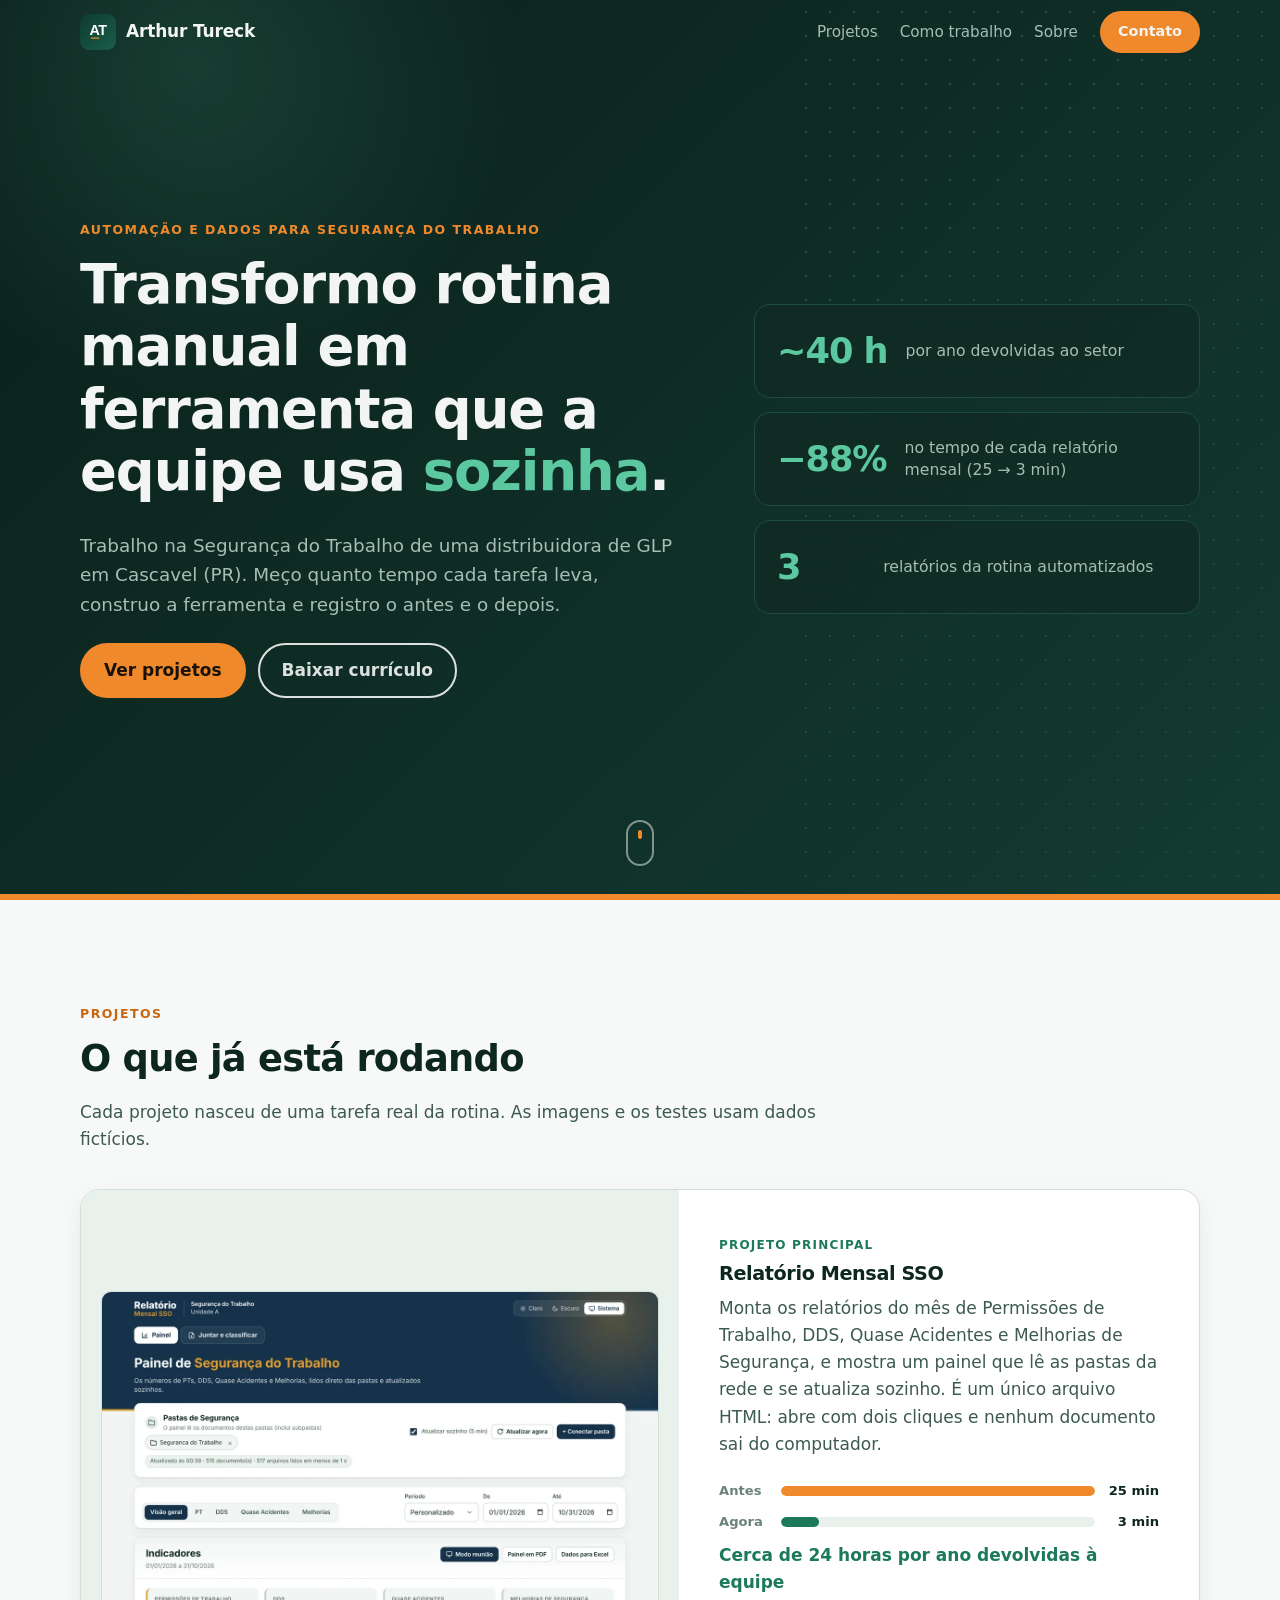
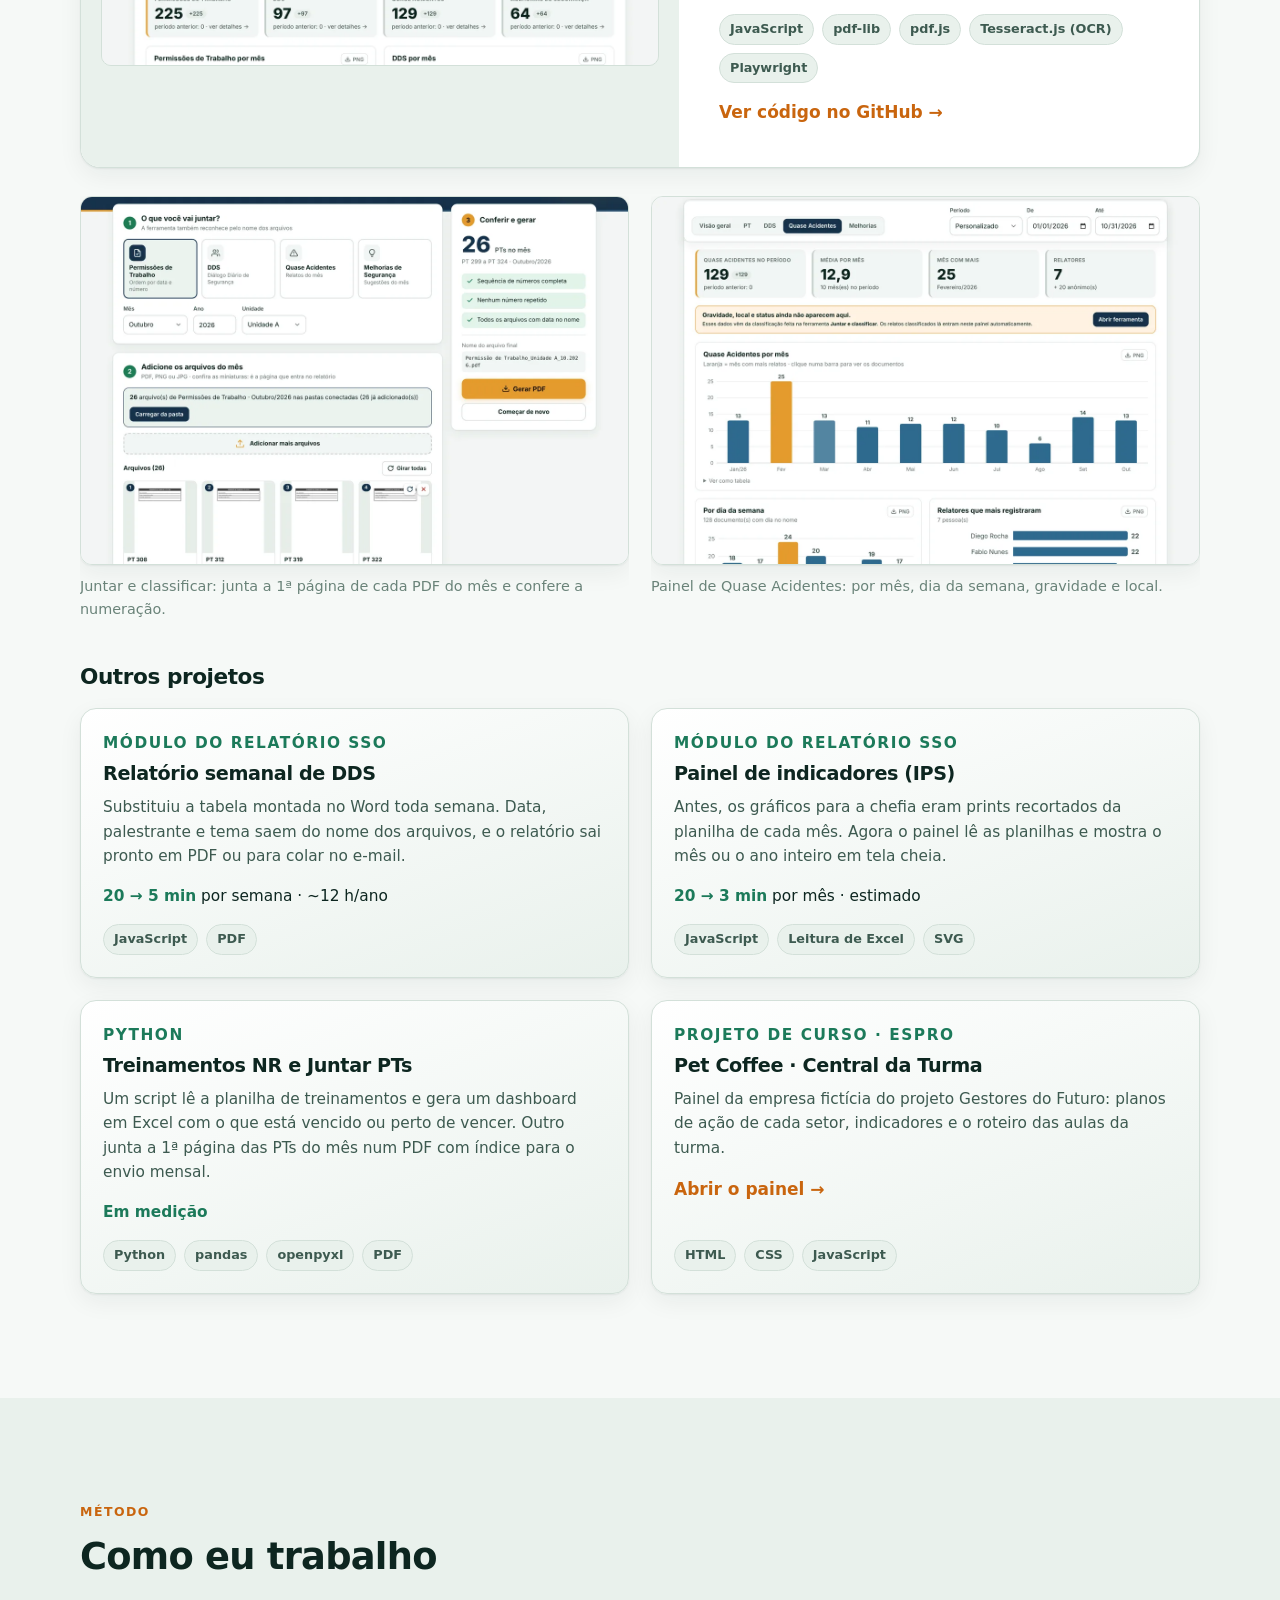
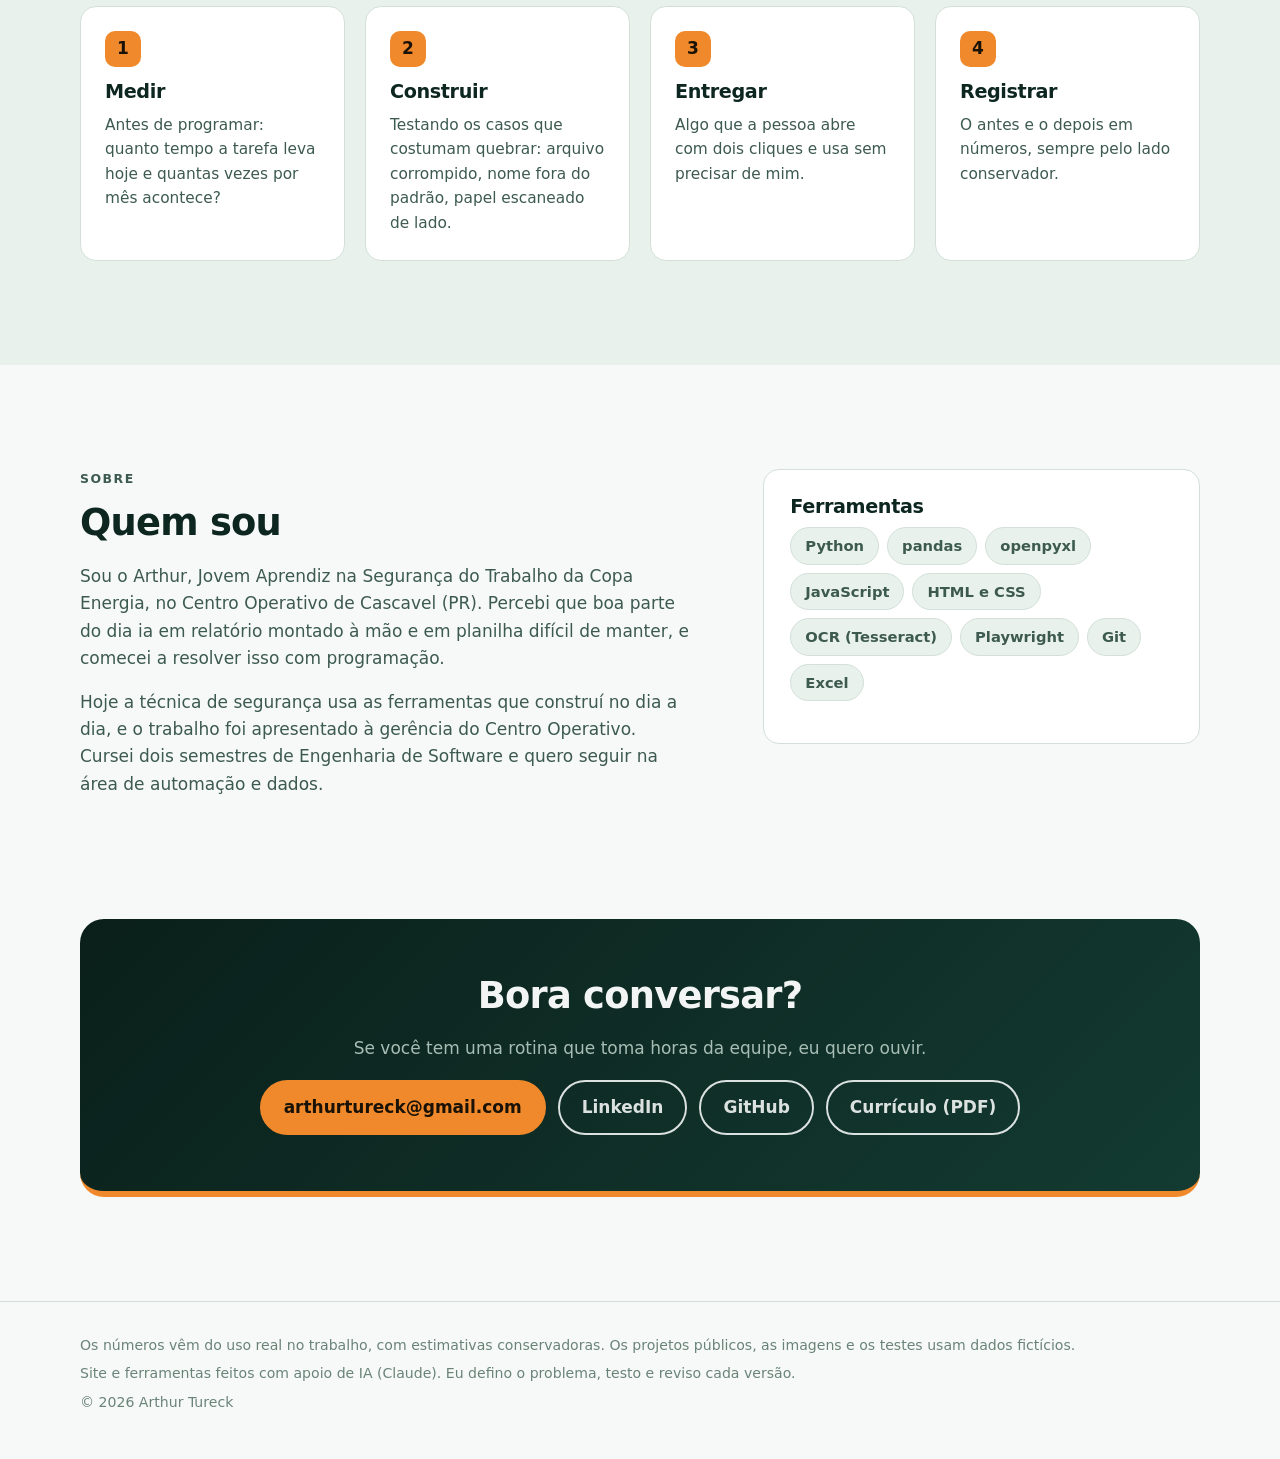
==== index.html @ 2ddbebd0 "Adiciona o currículo em PDF e os botões de download Co-Authored-By: Claude Opus 5.5 <noreply@anthrop" ====
<!DOCTYPE html>
<html lang="pt-BR">
<head>
  <meta charset="utf-8">
  <meta name="viewport" content="width=device-width, initial-scale=1">
  <title>Arthur Tureck · Automação e dados para Segurança do Trabalho</title>
  <meta name="description" content="Automatizo rotinas de Segurança do Trabalho com Python e JavaScript. Cerca de 40 horas por ano devolvidas ao setor, com números conservadores.">
  <meta name="theme-color" content="#0A1F1A">
  <link rel="canonical" href="https://arthurtureck.dev.br/">
  <link rel="icon" href="assets/avatar.svg" type="image/svg+xml">
  <meta property="og:title" content="Arthur Tureck · Automação e dados para Segurança do Trabalho">
  <meta property="og:description" content="Ferramentas que tiram horas de trabalho manual da rotina de SSO, com o antes e o depois medidos.">
  <meta property="og:url" content="https://arthurtureck.dev.br/">
  <meta property="og:type" content="website">
  <meta property="og:image" content="https://arthurtureck.dev.br/assets/img/painel-visao-geral.webp">
  <script>document.documentElement.classList.add("js")</script>
  <link rel="stylesheet" href="style.css">
  <script src="script.js" defer></script>
</head>
<body>
  <a class="pular" href="#conteudo">Pular para o conteúdo</a>
  <div class="progresso" aria-hidden="true"><span></span></div>

  <header class="topo">
    <div class="largura topo-linha">
      <a class="marca" href="#inicio" aria-label="Início">
        <img src="assets/avatar.svg" alt="" width="36" height="36">
        <span>Arthur Tureck</span>
      </a>
      <nav aria-label="Principal">
        <a href="#projetos">Projetos</a>
        <a href="#como">Como trabalho</a>
        <a href="#sobre">Sobre</a>
        <a class="botao botao-pequeno" href="#contato">Contato</a>
      </nav>
    </div>
  </header>

  <main id="conteudo">
    <section class="hero" id="inicio">
      <div class="largura hero-grade">
        <div class="hero-texto">
          <p class="sobretitulo">Automação e dados para Segurança do Trabalho</p>
          <h1>Transformo rotina manual em ferramenta que a equipe usa <span class="destaque">sozinha</span>.</h1>
          <p class="lead">Trabalho na Segurança do Trabalho de uma distribuidora de GLP em Cascavel (PR). Meço quanto tempo cada tarefa leva, construo a ferramenta e registro o antes e o depois.</p>
          <div class="acoes">
            <a class="botao" href="#projetos">Ver projetos</a>
            <a class="botao botao-fantasma" href="assets/Curriculo-Arthur-Tureck.pdf" download>Baixar currículo</a>
          </div>
        </div>
        <ul class="numeros" aria-label="Impacto em números">
          <li data-revelar><strong>~<span data-contar="40">40</span> h</strong><span>por ano devolvidas ao setor</span></li>
          <li data-revelar><strong>−<span data-contar="88">88</span>%</strong><span>no tempo de cada relatório mensal (25 → 3 min)</span></li>
          <li data-revelar><strong><span data-contar="3">3</span></strong><span>relatórios da rotina automatizados</span></li>
        </ul>
      </div>
      <a class="rolar" href="#projetos" aria-label="Ir para os projetos"><span></span></a>
    </section>

    <section class="secao" id="projetos" aria-labelledby="t-projetos">
      <div class="largura">
        <p class="sobretitulo" data-revelar>Projetos</p>
        <h2 id="t-projetos" data-revelar>O que já está rodando</h2>
        <p class="secao-lead" data-revelar>Cada projeto nasceu de uma tarefa real da rotina. As imagens e os testes usam dados fictícios.</p>

        <article class="projeto projeto-destaque" data-revelar>
          <figure class="projeto-img">
            <img src="assets/img/painel-visao-geral.webp" alt="Painel do Relatório Mensal SSO com gráficos do ano, usando dados fictícios" width="1200" height="806" loading="lazy">
          </figure>
          <div class="projeto-texto">
            <p class="etiqueta">Projeto principal</p>
            <h3>Relatório Mensal SSO</h3>
            <p>Monta os relatórios do mês de Permissões de Trabalho, DDS, Quase Acidentes e Melhorias de Segurança, e mostra um painel que lê as pastas da rede e se atualiza sozinho. É um único arquivo HTML: abre com dois cliques e nenhum documento sai do computador.</p>
            <div class="barras" role="img" aria-label="Tempo por relatório: antes 25 minutos, agora 3 minutos">
              <div class="barra"><span class="rotulo">Antes</span><span class="trilho"><span class="enchimento antes" style="--v:1"></span></span><span class="valor">25 min</span></div>
              <div class="barra"><span class="rotulo">Agora</span><span class="trilho"><span class="enchimento agora" style="--v:.12"></span></span><span class="valor">3 min</span></div>
            </div>
            <p class="ganho">Cerca de 24 horas por ano devolvidas à equipe</p>
            <ul class="tags" aria-label="Tecnologias">
              <li>JavaScript</li><li>pdf-lib</li><li>pdf.js</li><li>Tesseract.js (OCR)</li><li>Playwright</li>
            </ul>
            <a class="link-seta" href="https://github.com/ArthurTureck/relatorio-mensal-sso" rel="noopener">Ver código no GitHub</a>
          </div>
        </article>

        <div class="galeria">
          <figure data-revelar>
            <img src="assets/img/ferramenta-juntar.webp" alt="Ferramenta Juntar e classificar, com dados fictícios" width="1200" height="806" loading="lazy">
            <figcaption>Juntar e classificar: junta a 1ª página de cada PDF do mês e confere a numeração.</figcaption>
          </figure>
          <figure data-revelar>
            <img src="assets/img/painel-quase-acidentes.webp" alt="Painel de Quase Acidentes por mês e gravidade, com dados fictícios" width="1200" height="806" loading="lazy">
            <figcaption>Painel de Quase Acidentes: por mês, dia da semana, gravidade e local.</figcaption>
          </figure>
        </div>

        <h3 class="subtitulo-cartoes" data-revelar>Outros projetos</h3>

        <div class="cartoes">
          <article class="cartao" data-revelar>
            <div class="cartao-corpo">
              <p class="etiqueta">Módulo do Relatório SSO</p>
              <h3>Relatório semanal de DDS</h3>
              <p>Substituiu a tabela montada no Word toda semana. Data, palestrante e tema saem do nome dos arquivos, e o relatório sai pronto em PDF ou para colar no e-mail.</p>
              <p class="numero-cartao"><strong>20 → 5 min</strong> por semana · ~12 h/ano</p>
              <ul class="tags"><li>JavaScript</li><li>PDF</li></ul>
            </div>
          </article>

          <article class="cartao" data-revelar>
            <div class="cartao-corpo">
              <p class="etiqueta">Módulo do Relatório SSO</p>
              <h3>Painel de indicadores (IPS)</h3>
              <p>Antes, os gráficos para a chefia eram prints recortados da planilha de cada mês. Agora o painel lê as planilhas e mostra o mês ou o ano inteiro em tela cheia.</p>
              <p class="numero-cartao"><strong>20 → 3 min</strong> por mês · estimado</p>
              <ul class="tags"><li>JavaScript</li><li>Leitura de Excel</li><li>SVG</li></ul>
            </div>
          </article>

          <article class="cartao" data-revelar>
            <div class="cartao-corpo">
              <p class="etiqueta">Python</p>
              <h3>Treinamentos NR e Juntar PTs</h3>
              <p>Um script lê a planilha de treinamentos e gera um dashboard em Excel com o que está vencido ou perto de vencer. Outro junta a 1ª página das PTs do mês num PDF com índice para o envio mensal.</p>
              <p class="numero-cartao"><strong>Em medição</strong></p>
              <ul class="tags"><li>Python</li><li>pandas</li><li>openpyxl</li><li>PDF</li></ul>
            </div>
          </article>

          <article class="cartao" data-revelar>
            <div class="cartao-corpo">
              <p class="etiqueta">Projeto de curso · ESPRO</p>
              <h3>Pet Coffee · Central da Turma</h3>
              <p>Painel da empresa fictícia do projeto Gestores do Futuro: planos de ação de cada setor, indicadores e o roteiro das aulas da turma.</p>
              <a class="link-seta" href="https://petcoffee.arthurtureck.dev.br/">Abrir o painel</a>
              <ul class="tags"><li>HTML</li><li>CSS</li><li>JavaScript</li></ul>
            </div>
          </article>
        </div>
      </div>
    </section>

    <section class="secao secao-alt" id="como" aria-labelledby="t-como">
      <div class="largura">
        <p class="sobretitulo" data-revelar>Método</p>
        <h2 id="t-como" data-revelar>Como eu trabalho</h2>
        <ol class="passos">
          <li data-revelar><span>1</span><h3>Medir</h3><p>Antes de programar: quanto tempo a tarefa leva hoje e quantas vezes por mês acontece?</p></li>
          <li data-revelar><span>2</span><h3>Construir</h3><p>Testando os casos que costumam quebrar: arquivo corrompido, nome fora do padrão, papel escaneado de lado.</p></li>
          <li data-revelar><span>3</span><h3>Entregar</h3><p>Algo que a pessoa abre com dois cliques e usa sem precisar de mim.</p></li>
          <li data-revelar><span>4</span><h3>Registrar</h3><p>O antes e o depois em números, sempre pelo lado conservador.</p></li>
        </ol>
      </div>
    </section>

    <section class="secao" id="sobre" aria-labelledby="t-sobre">
      <div class="largura sobre-grade">
        <div class="sobre-texto" data-revelar>
          <p class="sobretitulo" data-revelar>Sobre</p>
          <h2 id="t-sobre" data-revelar>Quem sou</h2>
          <p>Sou o Arthur, Jovem Aprendiz na Segurança do Trabalho da Copa Energia, no Centro Operativo de Cascavel (PR). Percebi que boa parte do dia ia em relatório montado à mão e em planilha difícil de manter, e comecei a resolver isso com programação.</p>
          <p>Hoje a técnica de segurança usa as ferramentas que construí no dia a dia, e o trabalho foi apresentado à gerência do Centro Operativo. Cursei dois semestres de Engenharia de Software e quero seguir na área de automação e dados.</p>
        </div>
        <div class="ferramentas" data-revelar>
          <h3>Ferramentas</h3>
          <ul class="tags tags-grandes">
            <li>Python</li><li>pandas</li><li>openpyxl</li><li>JavaScript</li><li>HTML e CSS</li><li>OCR (Tesseract)</li><li>Playwright</li><li>Git</li><li>Excel</li>
          </ul>
        </div>
      </div>
    </section>

    <section class="contato" id="contato" aria-labelledby="t-contato">
      <div class="largura contato-caixa" data-revelar>
        <h2 id="t-contato">Bora conversar?</h2>
        <p>Se você tem uma rotina que toma horas da equipe, eu quero ouvir.</p>
        <div class="acoes">
          <a class="botao" href="mailto:arthurtureck@gmail.com">arthurtureck@gmail.com</a>
          <a class="botao botao-fantasma" href="https://www.linkedin.com/in/arthur-tureck-86b317287/" rel="noopener">LinkedIn</a>
          <a class="botao botao-fantasma" href="https://github.com/ArthurTureck" rel="noopener">GitHub</a>
          <a class="botao botao-fantasma" href="assets/Curriculo-Arthur-Tureck.pdf" download>Currículo (PDF)</a>
        </div>
      </div>
    </section>
  </main>

  <footer class="rodape">
    <div class="largura">
      <p>Os números vêm do uso real no trabalho, com estimativas conservadoras. Os projetos públicos, as imagens e os testes usam dados fictícios.</p>
      <p>Site e ferramentas feitos com apoio de IA (Claude). Eu defino o problema, testo e reviso cada versão.</p>
      <p>© <span id="ano">2026</span> Arthur Tureck</p>
    </div>
  </footer>
</body>
</html>
---- style.css ----
/* Arthur Tureck · portfólio
   Paleta própria (a mesma do GitHub): verde-escuro, laranja e menta. */
:root {
  --fundo: #F6F9F7;
  --fundo-alt: #E9F1EC;
  --cartao: #FFFFFF;
  --borda: #D3E0D9;
  --texto: #0D2620;
  --suave: #3D5A50;
  --fraco: #6A8379;
  --laranja: #C9650E;
  --laranja-forte: #F0892B;
  --menta: #1C7A5A;
  --hero-1: #0A1F1A;
  --hero-2: #133B31;
  --hero-texto: #F2F5F3;
  --hero-suave: #A7BDB4;
  --raio: 16px;
  --sombra: 0 1px 2px rgba(13, 38, 32, .06), 0 8px 24px rgba(13, 38, 32, .06);
  --fonte: 'Inter', 'Segoe UI', system-ui, -apple-system, 'Helvetica Neue', Arial, sans-serif;
  color-scheme: light dark;
}
@media (prefers-color-scheme: dark) {
  :root {
    --fundo: #0A1F1A;
    --fundo-alt: #0F2A23;
    --cartao: #0F2A23;
    --borda: #1F4A3E;
    --texto: #F2F5F3;
    --suave: #A7BDB4;
    --fraco: #6E8A80;
    --laranja: #F0892B;
    --menta: #5CC8A0;
    --sombra: none;
  }
}

* { box-sizing: border-box; }
html { scroll-behavior: smooth; scroll-padding-top: 64px; }
@media (prefers-reduced-motion: reduce) { html { scroll-behavior: auto; } }
body {
  margin: 0;
  background: var(--fundo);
  color: var(--texto);
  font-family: var(--fonte);
  font-size: 17px;
  line-height: 1.6;
  -webkit-font-smoothing: antialiased;
}
img { max-width: 100%; display: block; }
a { color: inherit; }
h1, h2, h3 { line-height: 1.15; letter-spacing: -0.02em; margin: 0 0 .5em; }
h1 { font-size: clamp(2rem, 4.6vw, 3.4rem); font-weight: 800; }
h2 { font-size: clamp(1.6rem, 3vw, 2.3rem); font-weight: 800; }
h3 { font-size: 1.2rem; font-weight: 700; }
p { margin: 0 0 1em; }

.largura { width: min(1120px, 100% - 40px); margin-inline: auto; }
.pular { position: absolute; left: -999px; top: 8px; background: var(--laranja-forte); color: #111; padding: 8px 14px; border-radius: 8px; z-index: 10; }
.pular:focus { left: 12px; }
:focus-visible { outline: 3px solid var(--laranja-forte); outline-offset: 3px; border-radius: 6px; }

/* Topo */
.topo {
  position: fixed; top: 0; left: 0; right: 0; z-index: 5;
  background: transparent;
  border-bottom: 1px solid transparent;
  color: var(--hero-texto);
  transition: background .3s ease, border-color .3s ease, box-shadow .3s ease;
}
.topo.rolado, html:not(.js) .topo {
  background: color-mix(in srgb, var(--hero-1) 90%, transparent);
  backdrop-filter: blur(12px);
  border-bottom-color: #1F4A3E;
  box-shadow: 0 6px 24px rgba(0, 0, 0, .18);
}
.topo-linha { transition: height .3s ease; }
.topo.rolado .topo-linha { height: 56px; }
nav a.ativo { color: var(--hero-texto); }
nav a:not(.botao) { position: relative; }
nav a:not(.botao)::after {
  content: ""; position: absolute; left: 0; right: 0; bottom: -6px; height: 2px; border-radius: 2px;
  background: var(--laranja-forte); transform: scaleX(0); transition: transform .25s ease;
}
nav a.ativo::after, nav a:not(.botao):hover::after { transform: scaleX(1); }

/* Barra de progresso da leitura */
.progresso { position: fixed; top: 0; left: 0; right: 0; height: 3px; z-index: 6; pointer-events: none; }
.progresso span { display: block; height: 100%; background: var(--laranja-forte); transform-origin: left; transform: scaleX(0); }
.topo-linha { display: flex; align-items: center; justify-content: space-between; height: 64px; gap: 16px; }
.marca { display: flex; align-items: center; gap: 10px; font-weight: 800; text-decoration: none; letter-spacing: -0.01em; }
.marca img { border-radius: 9px; }
nav { display: flex; align-items: center; gap: 22px; font-size: .95rem; }
nav a { text-decoration: none; color: var(--hero-suave); }
nav a:hover { color: var(--hero-texto); }
@media (max-width: 640px) { nav a:not(.botao) { display: none; } }

/* Botões */
.botao {
  display: inline-flex; align-items: center; justify-content: center;
  padding: 12px 22px; border-radius: 999px;
  background: var(--laranja-forte); color: #1A1206;
  font-weight: 700; text-decoration: none; border: 2px solid var(--laranja-forte);
  transition: transform .15s ease, background .15s ease;
}
.botao:hover { transform: translateY(-1px); background: #F59C47; }
.botao-pequeno { padding: 7px 16px; font-size: .9rem; }
nav .botao { color: #1A1206; }
.botao-fantasma { background: transparent; color: inherit; border-color: currentColor; opacity: .9; }
.botao-fantasma:hover { background: rgba(255, 255, 255, .08); }
.acoes { display: flex; flex-wrap: wrap; gap: 12px; margin-top: 8px; }

/* Hero */
.hero {
  position: relative; overflow: hidden;
  background: linear-gradient(135deg, var(--hero-1), var(--hero-2));
  color: var(--hero-texto);
  min-height: 100svh; display: flex; align-items: center;
  padding: 120px 0 96px;
  border-bottom: 6px solid var(--laranja-forte);
}
.hero::before {
  content: ""; position: absolute; width: 60vmax; height: 60vmax; left: -15vmax; top: -25vmax;
  background: radial-gradient(circle, rgba(92, 200, 160, .16), transparent 60%);
  transform: translateY(calc(var(--desloca, 0px) * .6)); pointer-events: none;
  animation: respira 9s ease-in-out infinite alternate;
}
@keyframes respira { to { transform: translate(6vmax, calc(var(--desloca, 0px) * .6 + 4vmax)) scale(1.1); } }
.hero-texto, .numeros { transform: translateY(calc(var(--desloca, 0px) * -.25)); opacity: var(--some, 1); }
.hero::after {
  content: ""; position: absolute; top: 0; right: 0; bottom: 0; width: 38%;
  background-image: radial-gradient(#1E4A3E 1.4px, transparent 1.6px);
  background-size: 24px 24px; pointer-events: none;
  transform: translateY(calc(var(--desloca, 0px) * .4));
}
.rolar {
  position: absolute; left: 50%; bottom: 28px; translate: -50% 0; z-index: 1;
  width: 28px; height: 46px; border: 2px solid rgba(242, 245, 243, .5); border-radius: 16px;
  opacity: var(--some, 1);
}
.rolar span {
  position: absolute; left: 50%; top: 8px; width: 4px; height: 9px; margin-left: -2px; border-radius: 2px;
  background: var(--laranja-forte); animation: rola 1.8s ease-in-out infinite;
}
@keyframes rola { 0% { opacity: 0; transform: translateY(0); } 30% { opacity: 1; } 100% { opacity: 0; transform: translateY(16px); } }
.hero > .largura { position: relative; z-index: 1; }
.hero-grade { display: grid; grid-template-columns: 1.35fr 1fr; gap: clamp(32px, 6vw, 72px); align-items: center; }
@media (max-width: 860px) { .hero-grade { grid-template-columns: 1fr; } }
.sobretitulo { text-transform: uppercase; letter-spacing: .12em; font-size: .78rem; font-weight: 700; color: var(--laranja); margin-bottom: 14px; }
.hero .sobretitulo { color: var(--laranja-forte); }
.destaque { color: #5CC8A0; }
.lead { font-size: 1.15rem; color: var(--hero-suave); max-width: 38em; margin-bottom: 24px; }
.hero .botao-fantasma { color: var(--hero-texto); }

.numeros { list-style: none; margin: 0; padding: 0; display: grid; gap: 14px; }
.numeros li {
  background: rgba(15, 42, 35, .75); border: 1px solid #1F4A3E; border-radius: var(--raio);
  padding: 18px 22px; display: grid; grid-template-columns: auto 1fr; align-items: center; gap: 18px;
}
.numeros strong { font-size: 2.2rem; font-weight: 800; letter-spacing: -0.03em; color: #5CC8A0; min-width: 3.6ch; }
.numeros li > span { color: var(--hero-suave); font-size: .98rem; line-height: 1.4; }

/* Seções */
.secao { padding: clamp(64px, 9vw, 104px) 0; }
.secao-alt { background: var(--fundo-alt); }
.secao-lead { color: var(--suave); max-width: 44em; margin-bottom: 36px; }

/* Projeto em destaque */
.projeto {
  display: grid; grid-template-columns: 1.15fr 1fr; gap: 0;
  background: var(--cartao); border: 1px solid var(--borda); border-radius: calc(var(--raio) + 4px);
  overflow: hidden; box-shadow: var(--sombra); margin-bottom: 28px;
}
@media (max-width: 900px) { .projeto { grid-template-columns: 1fr; } }
.projeto-img { margin: 0; background: var(--fundo-alt); display: flex; align-items: center; padding: 20px; }
.projeto-img img { border-radius: 10px; border: 1px solid var(--borda); }
.projeto-texto { padding: clamp(24px, 4vw, 40px); }
.projeto-texto p { color: var(--suave); }
.etiqueta { display: inline-block; font-size: .75rem; font-weight: 700; text-transform: uppercase; letter-spacing: .1em; color: var(--menta) !important; margin-bottom: 8px; }

.antes-depois { display: grid; grid-template-columns: repeat(3, 1fr); gap: 10px; margin: 20px 0; }
.antes-depois div { border: 1px solid var(--borda); border-radius: 12px; padding: 10px 14px; }
.antes-depois dt { font-size: .75rem; text-transform: uppercase; letter-spacing: .08em; color: var(--fraco); font-weight: 700; }
.antes-depois dd { margin: 2px 0 0; font-weight: 700; font-size: 1rem; }
.antes-depois div:nth-child(2) dd, .antes-depois div:nth-child(3) dd { color: var(--menta); }

.tags { list-style: none; padding: 0; margin: 0 0 16px; display: flex; flex-wrap: wrap; gap: 8px; }
.tags li { font-size: .8rem; font-weight: 600; padding: 4px 10px; border-radius: 999px; background: var(--fundo-alt); border: 1px solid var(--borda); color: var(--suave); }
.tags-grandes li { font-size: .92rem; padding: 6px 14px; }
.link-seta { font-weight: 700; color: var(--laranja); text-decoration: none; }
.link-seta::after { content: " →"; }
.link-seta:hover { text-decoration: underline; }

/* Cartões */
.cartoes { display: grid; grid-template-columns: repeat(2, 1fr); gap: 22px; }
@media (max-width: 640px) { .cartoes { grid-template-columns: 1fr; } }
.cartao {
  background: var(--cartao); border: 1px solid var(--borda); border-radius: var(--raio);
  overflow: hidden; box-shadow: var(--sombra); display: flex; flex-direction: column;
}
.cartao { background: linear-gradient(160deg, var(--cartao), var(--fundo-alt)); }
.subtitulo-cartoes { margin: 44px 0 18px; font-size: 1.35rem; }
.galeria { display: grid; grid-template-columns: 1fr 1fr; gap: 22px; }
@media (max-width: 700px) { .galeria { grid-template-columns: 1fr; } }
.galeria figure { margin: 0; }
.galeria img { width: 100%; height: auto; border-radius: 12px; border: 1px solid var(--borda); box-shadow: var(--sombra); }
.galeria figcaption { font-size: .9rem; color: var(--fraco); margin-top: 10px; }
.projeto-img img { width: 100%; height: auto; }
.cartao-corpo { padding: 22px; display: flex; flex-direction: column; flex: 1; }
.cartao-corpo p { color: var(--suave); font-size: .96rem; }
.cartao-corpo .tags { margin-top: auto; margin-bottom: 0; }
.cartao-corpo .link-seta { margin-bottom: 16px; }
.numero-cartao { color: var(--texto) !important; }
.numero-cartao strong { color: var(--menta); }

/* Passos */
.passos { list-style: none; padding: 0; margin: 28px 0 0; display: grid; grid-template-columns: repeat(4, 1fr); gap: 20px; counter-reset: p; }
@media (max-width: 900px) { .passos { grid-template-columns: 1fr 1fr; } }
@media (max-width: 520px) { .passos { grid-template-columns: 1fr; } }
.passos li { background: var(--cartao); border: 1px solid var(--borda); border-radius: var(--raio); padding: 24px; }
.passos span {
  display: inline-grid; place-items: center; width: 36px; height: 36px; border-radius: 10px;
  background: var(--laranja-forte); color: #1A1206; font-weight: 800; margin-bottom: 14px;
}
.passos p { color: var(--suave); font-size: .96rem; margin: 0; }

/* Sobre */
.sobre-grade { display: grid; grid-template-columns: 1.4fr 1fr; gap: clamp(28px, 6vw, 72px); align-items: start; }
@media (max-width: 860px) { .sobre-grade { grid-template-columns: 1fr; } }
.sobre-grade p { color: var(--suave); }
.ferramentas { background: var(--cartao); border: 1px solid var(--borda); border-radius: var(--raio); padding: 26px; }

/* Contato */
.contato { padding: 0 0 clamp(64px, 9vw, 104px); }
.contato-caixa {
  background: linear-gradient(135deg, var(--hero-1), var(--hero-2)); color: var(--hero-texto);
  border-radius: calc(var(--raio) + 8px); padding: clamp(32px, 6vw, 56px); text-align: center;
  border-bottom: 6px solid var(--laranja-forte);
}
.contato-caixa p { color: var(--hero-suave); }
.contato-caixa .acoes { justify-content: center; }
.contato-caixa .botao-fantasma { color: var(--hero-texto); }

/* Rodapé */
.rodape { border-top: 1px solid var(--borda); padding: 32px 0 40px; font-size: .88rem; color: var(--fraco); }
.rodape p { margin: 0 0 6px; }

/* Entrada ao rolar */
.js [data-revelar] {
  opacity: 0; transform: translateY(28px);
  transition: opacity .7s cubic-bezier(.2, .7, .2, 1) var(--atraso, 0ms), transform .7s cubic-bezier(.2, .7, .2, 1) var(--atraso, 0ms);
}
.js [data-revelar].visivel { opacity: 1; transform: none; }
.hero .numeros li[data-revelar] { transform: translateX(28px); }
.hero .numeros li[data-revelar].visivel { transform: none; }

/* Interações dos cartões e imagens */
.cartao, .passos li, .projeto { transition: transform .25s ease, box-shadow .25s ease, border-color .25s ease; }
.js .cartao.visivel:hover, .js .passos li.visivel:hover { transform: translateY(-4px); border-color: var(--menta); box-shadow: 0 14px 34px rgba(13, 38, 32, .12); }
.projeto-img, .galeria figure { overflow: hidden; }
.projeto-img img, .galeria img { transition: transform .6s ease; }
.projeto:hover .projeto-img img, .galeria figure:hover img { transform: scale(1.03); }

/* Barras antes x agora */
.barras { display: grid; gap: 10px; margin: 22px 0 10px; }
.ganho { font-weight: 700; color: var(--menta) !important; margin-bottom: 18px; }
.barra { display: grid; grid-template-columns: 52px 1fr 54px; align-items: center; gap: 10px; font-size: .82rem; color: var(--fraco); font-weight: 600; }
.trilho { height: 10px; border-radius: 99px; background: var(--fundo-alt); overflow: hidden; }
.enchimento { display: block; height: 100%; border-radius: 99px; width: calc(var(--v) * 100%); transform-origin: left; }
.enchimento.antes { background: var(--laranja-forte); }
.enchimento.agora { background: var(--menta); }
.valor { text-align: right; color: var(--texto); }
.js .projeto .enchimento { transform: scaleX(0); transition: transform 1.1s cubic-bezier(.2, .7, .2, 1) .35s; }
.js .projeto.visivel .enchimento { transform: scaleX(1); }
.js .projeto.visivel .enchimento.agora { transition-delay: .7s; }

@media (prefers-reduced-motion: reduce) {
  .js [data-revelar], .hero .numeros li[data-revelar] { opacity: 1; transform: none; transition: none; }
  .hero::before, .rolar span { animation: none; }
  .js .projeto .enchimento { transform: none; transition: none; }
}
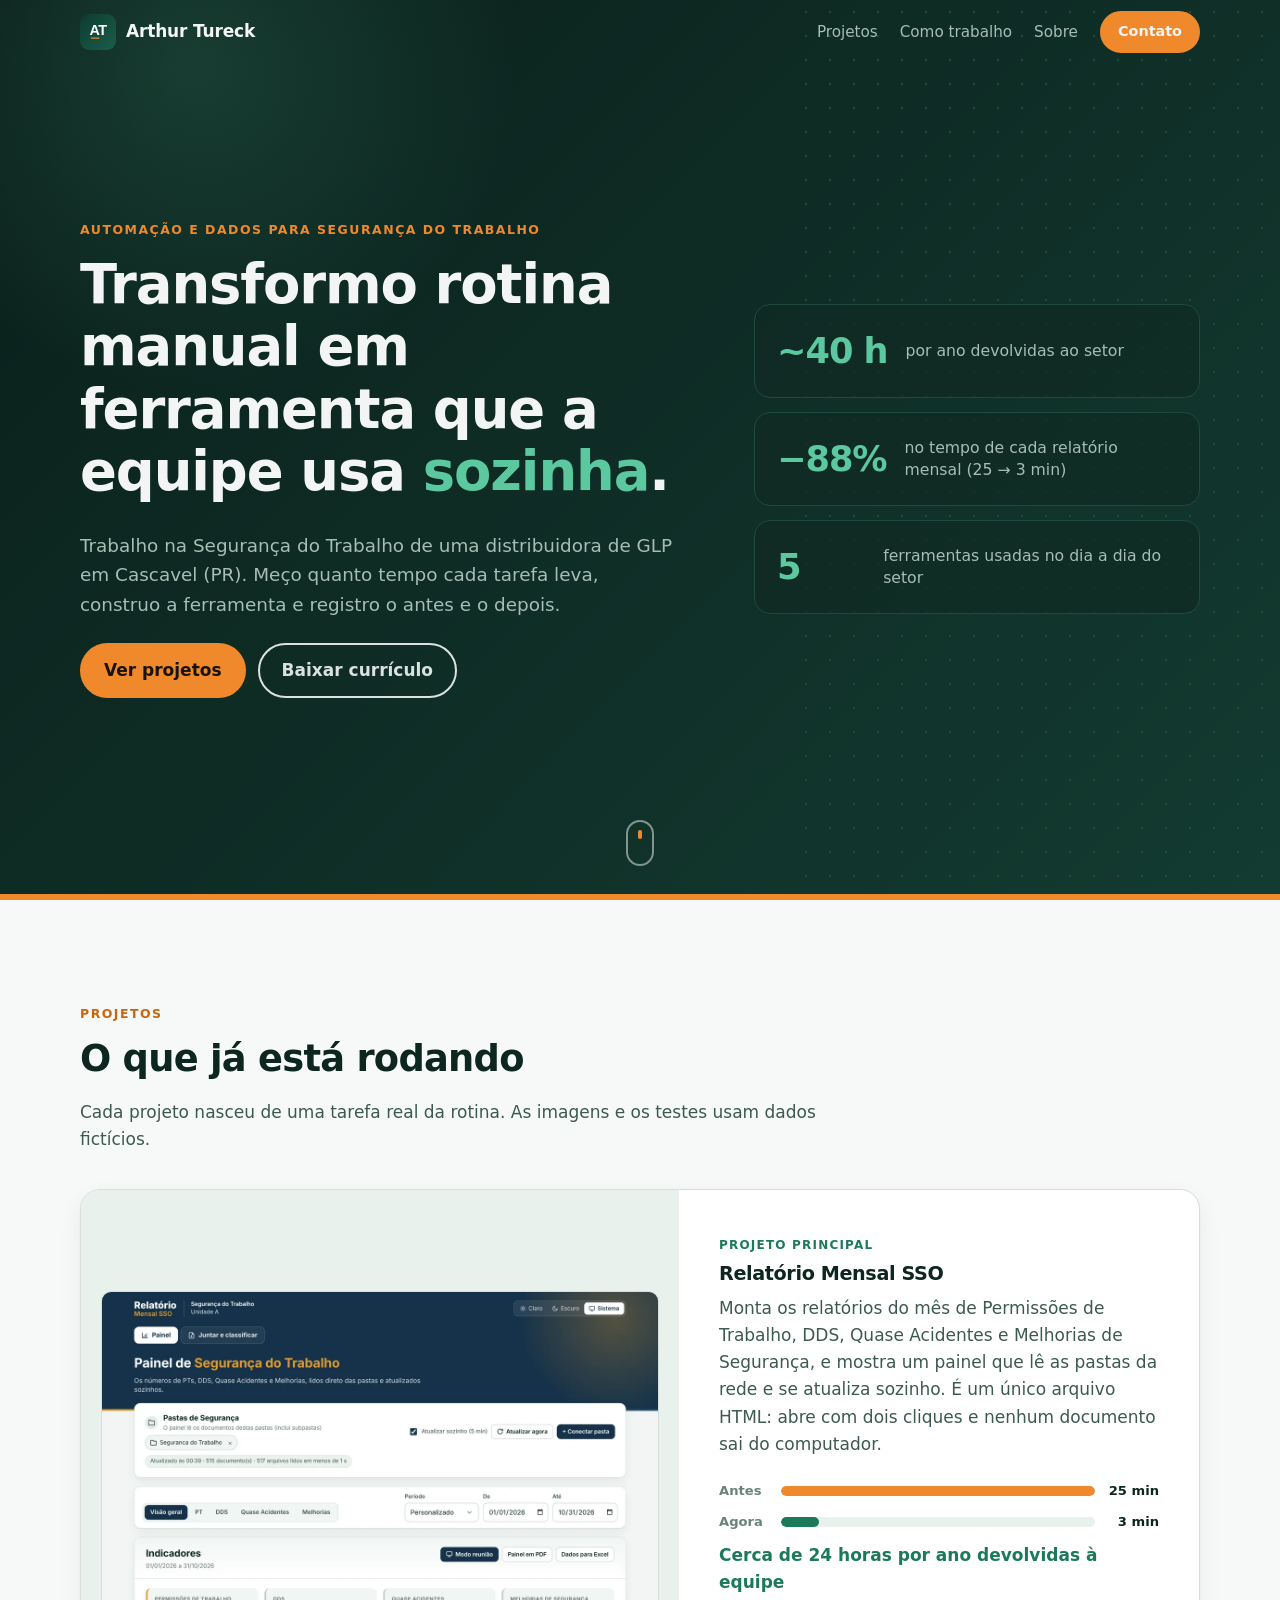
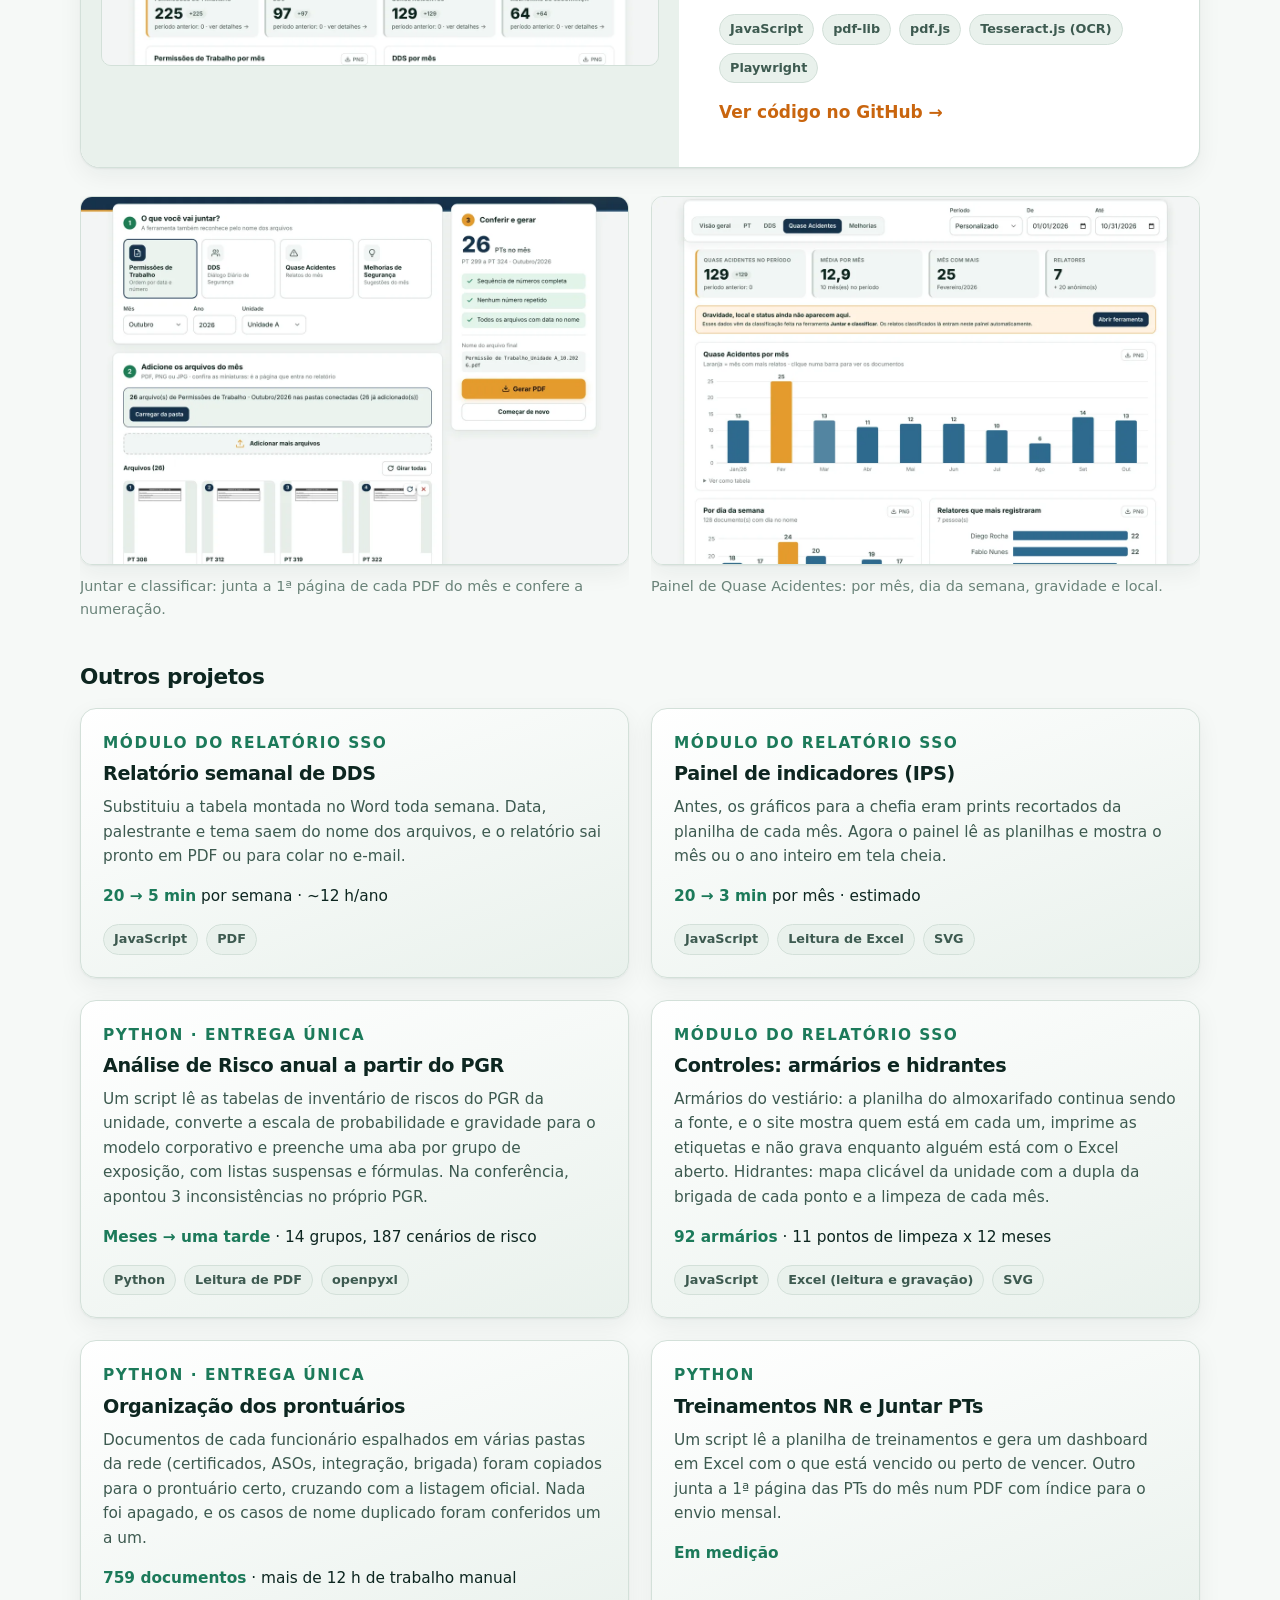
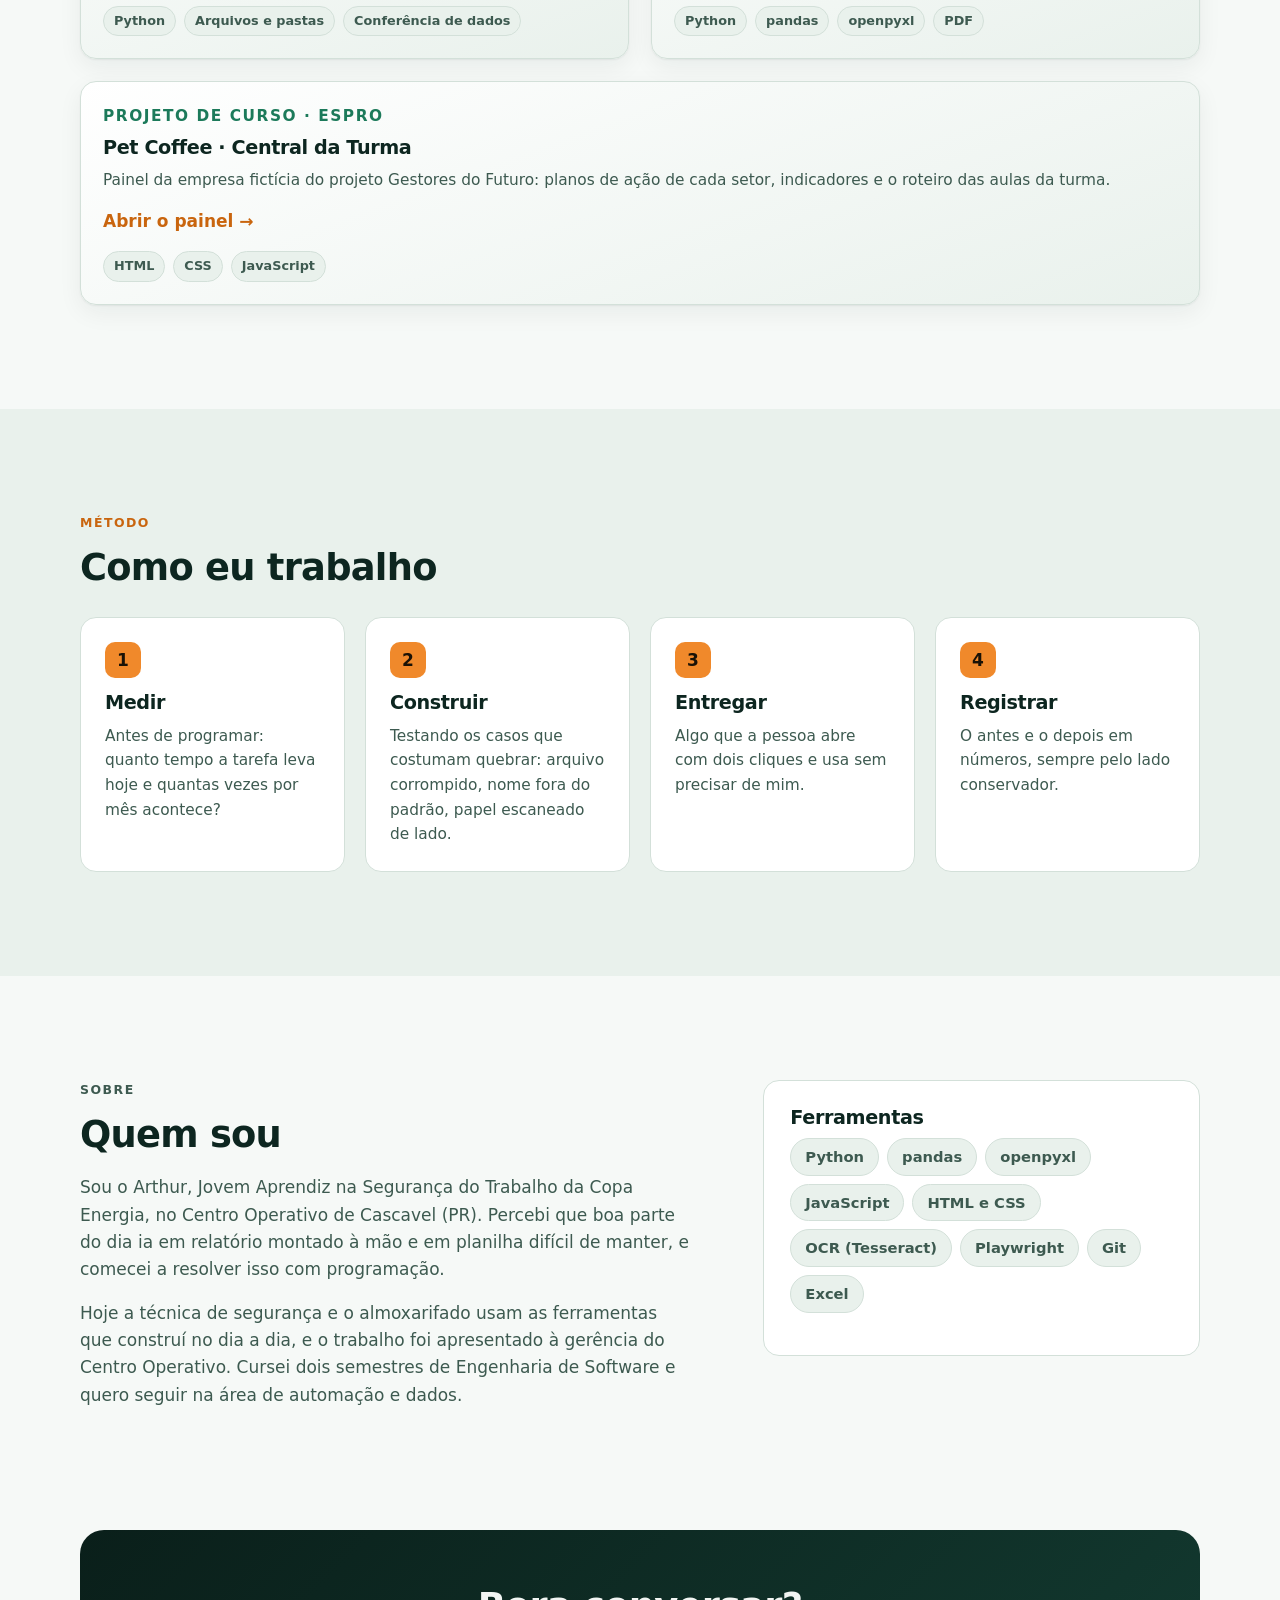
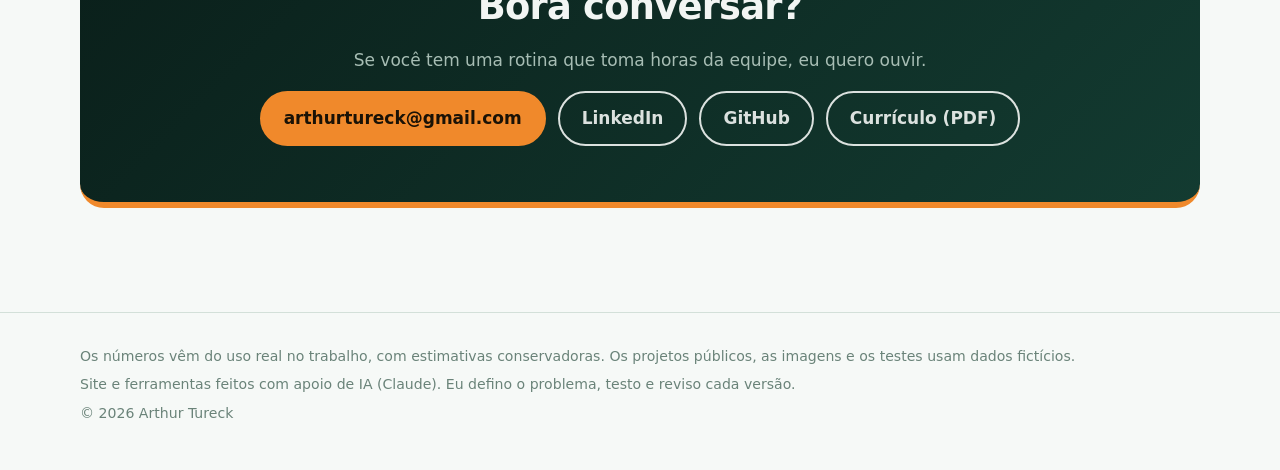
==== commit 96e19cee: "Projetos: Análise de Risco, Controles e prontuários; currículo atualizado - 3 cartões novos (Análise" ====
--- a/index.html
+++ b/index.html
@@ -51,7 +51,7 @@
         <ul class="numeros" aria-label="Impacto em números">
           <li data-revelar><strong>~<span data-contar="40">40</span> h</strong><span>por ano devolvidas ao setor</span></li>
           <li data-revelar><strong>−<span data-contar="88">88</span>%</strong><span>no tempo de cada relatório mensal (25 → 3 min)</span></li>
-          <li data-revelar><strong><span data-contar="3">3</span></strong><span>relatórios da rotina automatizados</span></li>
+          <li data-revelar><strong><span data-contar="5">5</span></strong><span>ferramentas usadas no dia a dia do setor</span></li>
         </ul>
       </div>
       <a class="rolar" href="#projetos" aria-label="Ir para os projetos"><span></span></a>
@@ -119,6 +119,36 @@
 
           <article class="cartao" data-revelar>
             <div class="cartao-corpo">
+              <p class="etiqueta">Python · entrega única</p>
+              <h3>Análise de Risco anual a partir do PGR</h3>
+              <p>Um script lê as tabelas de inventário de riscos do PGR da unidade, converte a escala de probabilidade e gravidade para o modelo corporativo e preenche uma aba por grupo de exposição, com listas suspensas e fórmulas. Na conferência, apontou 3 inconsistências no próprio PGR.</p>
+              <p class="numero-cartao"><strong>Meses → uma tarde</strong> · 14 grupos, 187 cenários de risco</p>
+              <ul class="tags"><li>Python</li><li>Leitura de PDF</li><li>openpyxl</li></ul>
+            </div>
+          </article>
+
+          <article class="cartao" data-revelar>
+            <div class="cartao-corpo">
+              <p class="etiqueta">Módulo do Relatório SSO</p>
+              <h3>Controles: armários e hidrantes</h3>
+              <p>Armários do vestiário: a planilha do almoxarifado continua sendo a fonte, e o site mostra quem está em cada um, imprime as etiquetas e não grava enquanto alguém está com o Excel aberto. Hidrantes: mapa clicável da unidade com a dupla da brigada de cada ponto e a limpeza de cada mês.</p>
+              <p class="numero-cartao"><strong>92 armários</strong> · 11 pontos de limpeza x 12 meses</p>
+              <ul class="tags"><li>JavaScript</li><li>Excel (leitura e gravação)</li><li>SVG</li></ul>
+            </div>
+          </article>
+
+          <article class="cartao" data-revelar>
+            <div class="cartao-corpo">
+              <p class="etiqueta">Python · entrega única</p>
+              <h3>Organização dos prontuários</h3>
+              <p>Documentos de cada funcionário espalhados em várias pastas da rede (certificados, ASOs, integração, brigada) foram copiados para o prontuário certo, cruzando com a listagem oficial. Nada foi apagado, e os casos de nome duplicado foram conferidos um a um.</p>
+              <p class="numero-cartao"><strong>759 documentos</strong> · mais de 12 h de trabalho manual</p>
+              <ul class="tags"><li>Python</li><li>Arquivos e pastas</li><li>Conferência de dados</li></ul>
+            </div>
+          </article>
+
+          <article class="cartao" data-revelar>
+            <div class="cartao-corpo">
               <p class="etiqueta">Python</p>
               <h3>Treinamentos NR e Juntar PTs</h3>
               <p>Um script lê a planilha de treinamentos e gera um dashboard em Excel com o que está vencido ou perto de vencer. Outro junta a 1ª página das PTs do mês num PDF com índice para o envio mensal.</p>
@@ -127,7 +157,7 @@
             </div>
           </article>
 
-          <article class="cartao" data-revelar>
+          <article class="cartao cartao-largo" data-revelar>
             <div class="cartao-corpo">
               <p class="etiqueta">Projeto de curso · ESPRO</p>
               <h3>Pet Coffee · Central da Turma</h3>
@@ -159,7 +189,7 @@
           <p class="sobretitulo" data-revelar>Sobre</p>
           <h2 id="t-sobre" data-revelar>Quem sou</h2>
           <p>Sou o Arthur, Jovem Aprendiz na Segurança do Trabalho da Copa Energia, no Centro Operativo de Cascavel (PR). Percebi que boa parte do dia ia em relatório montado à mão e em planilha difícil de manter, e comecei a resolver isso com programação.</p>
-          <p>Hoje a técnica de segurança usa as ferramentas que construí no dia a dia, e o trabalho foi apresentado à gerência do Centro Operativo. Cursei dois semestres de Engenharia de Software e quero seguir na área de automação e dados.</p>
+          <p>Hoje a técnica de segurança e o almoxarifado usam as ferramentas que construí no dia a dia, e o trabalho foi apresentado à gerência do Centro Operativo. Cursei dois semestres de Engenharia de Software e quero seguir na área de automação e dados.</p>
         </div>
         <div class="ferramentas" data-revelar>
           <h3>Ferramentas</h3>
--- a/style.css
+++ b/style.css
@@ -194,6 +194,7 @@
 /* Cartões */
 .cartoes { display: grid; grid-template-columns: repeat(2, 1fr); gap: 22px; }
 @media (max-width: 640px) { .cartoes { grid-template-columns: 1fr; } }
+.cartao-largo { grid-column: 1 / -1; }
 .cartao {
   background: var(--cartao); border: 1px solid var(--borda); border-radius: var(--raio);
   overflow: hidden; box-shadow: var(--sombra); display: flex; flex-direction: column;
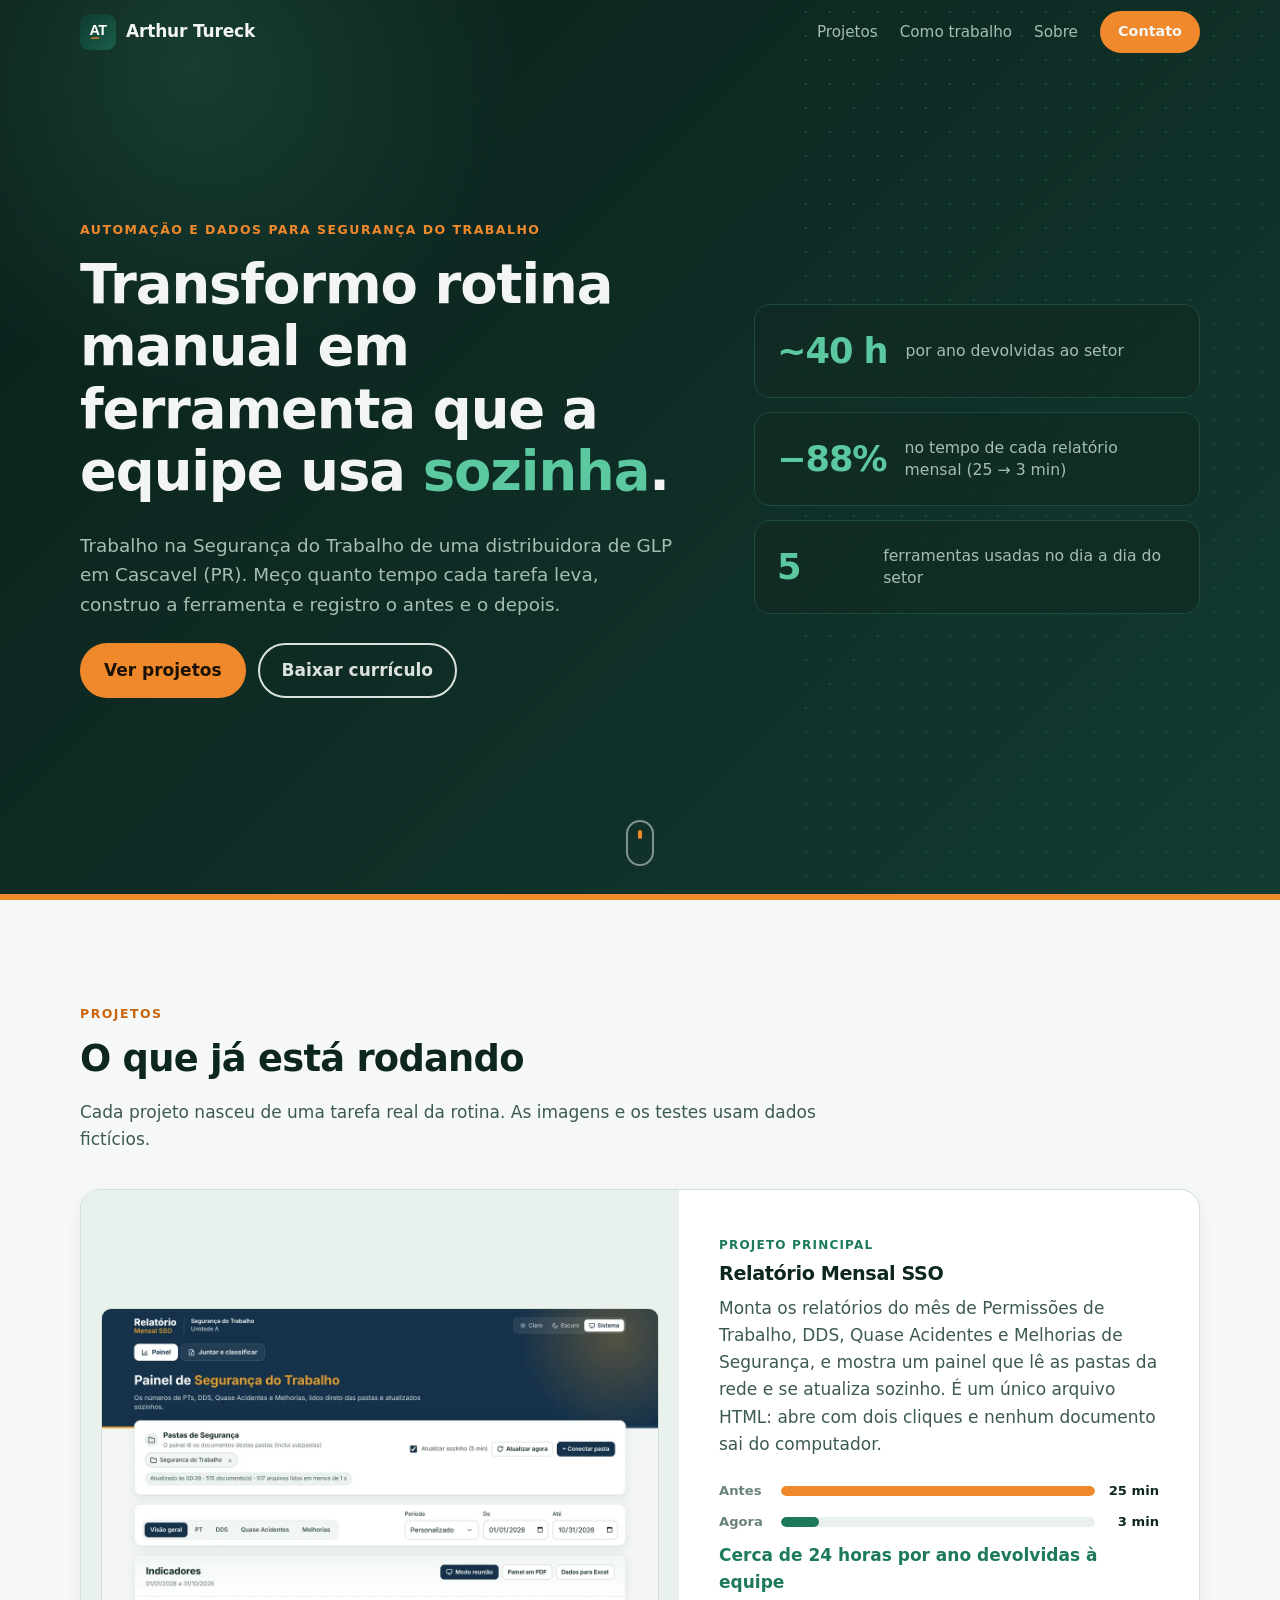
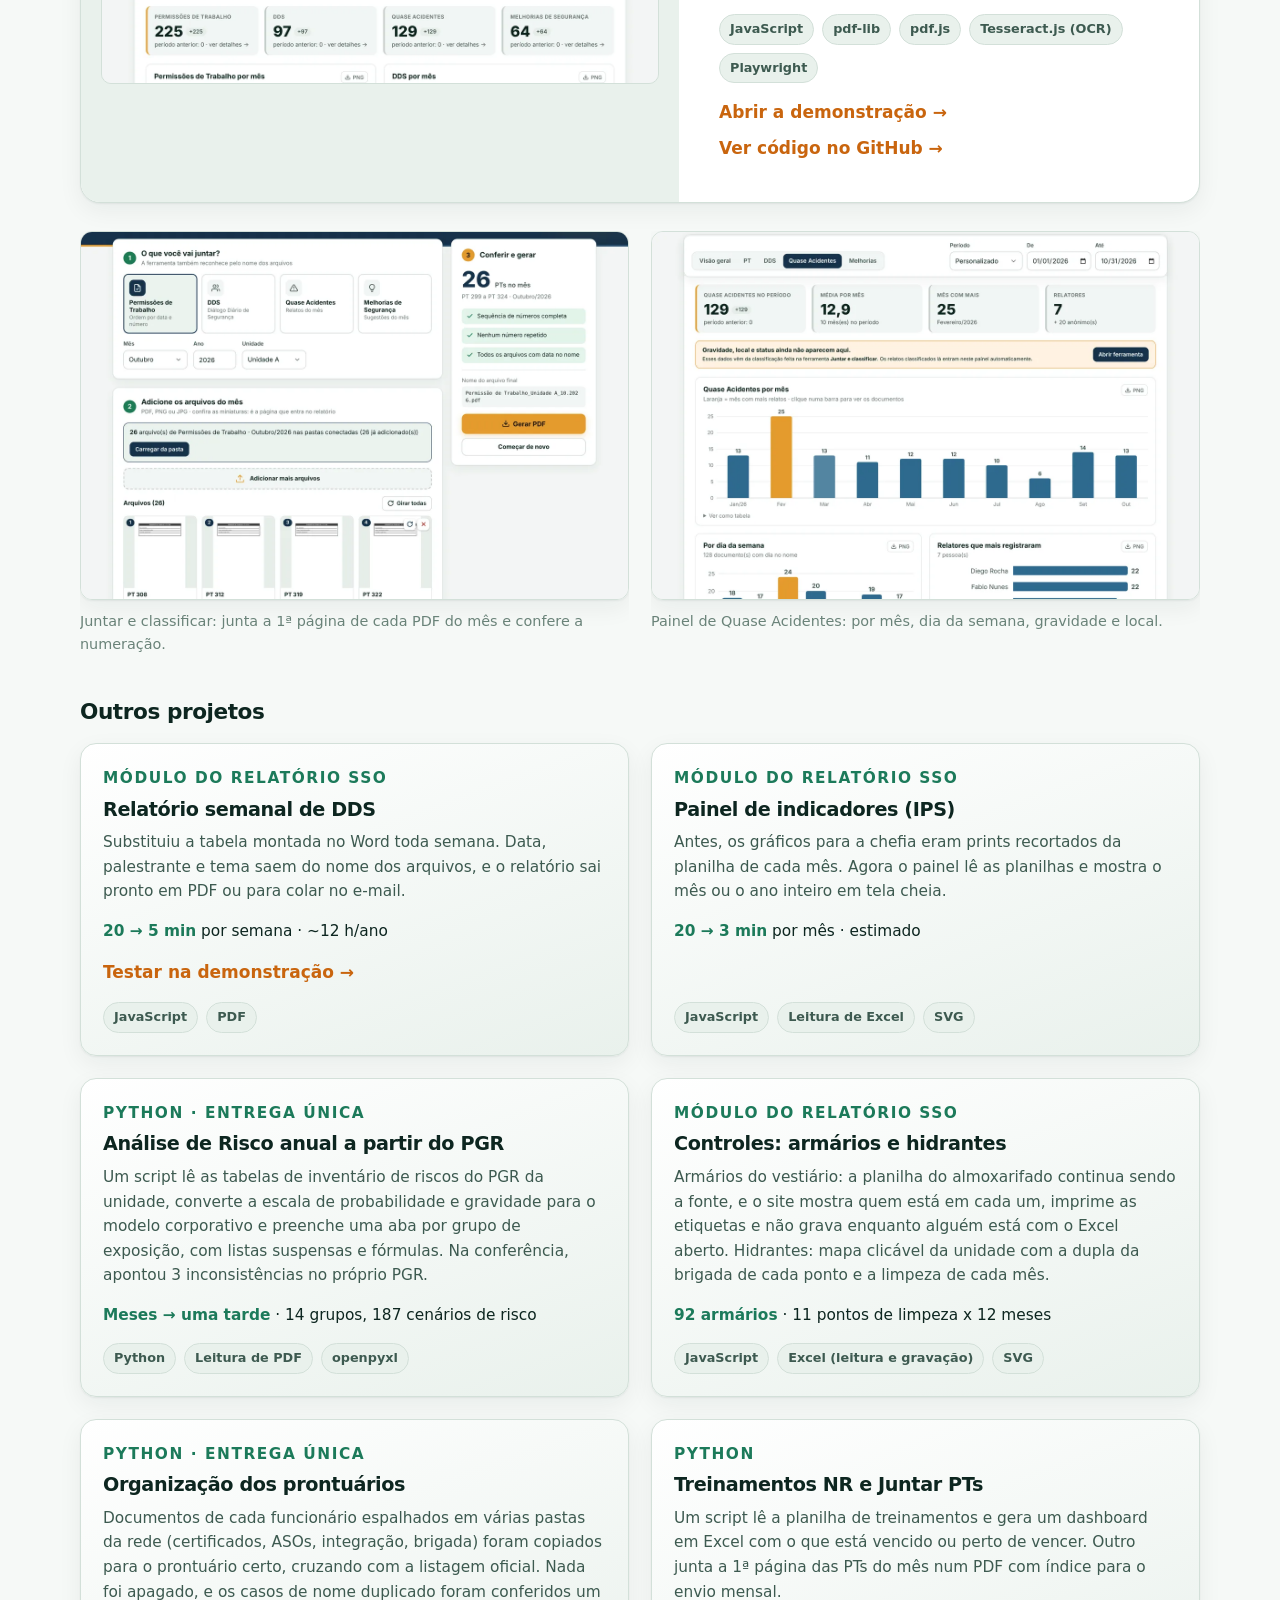
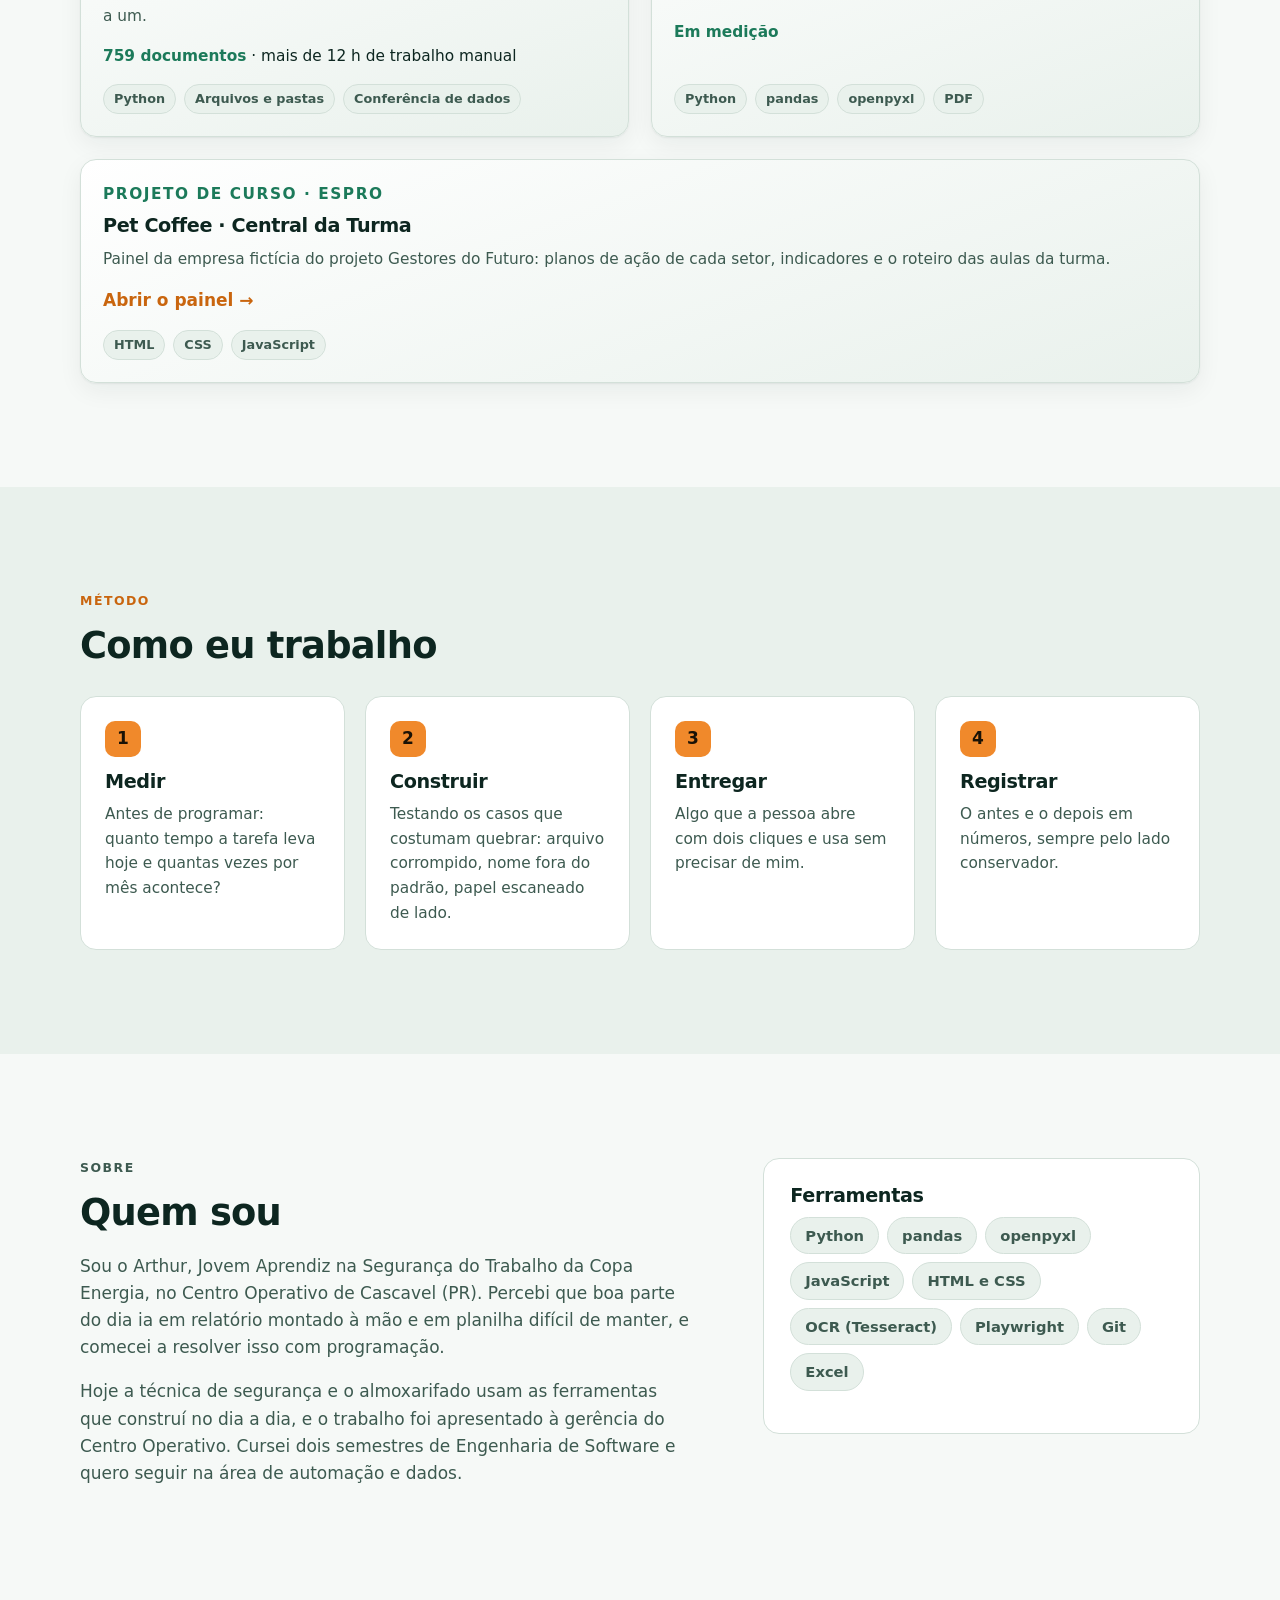
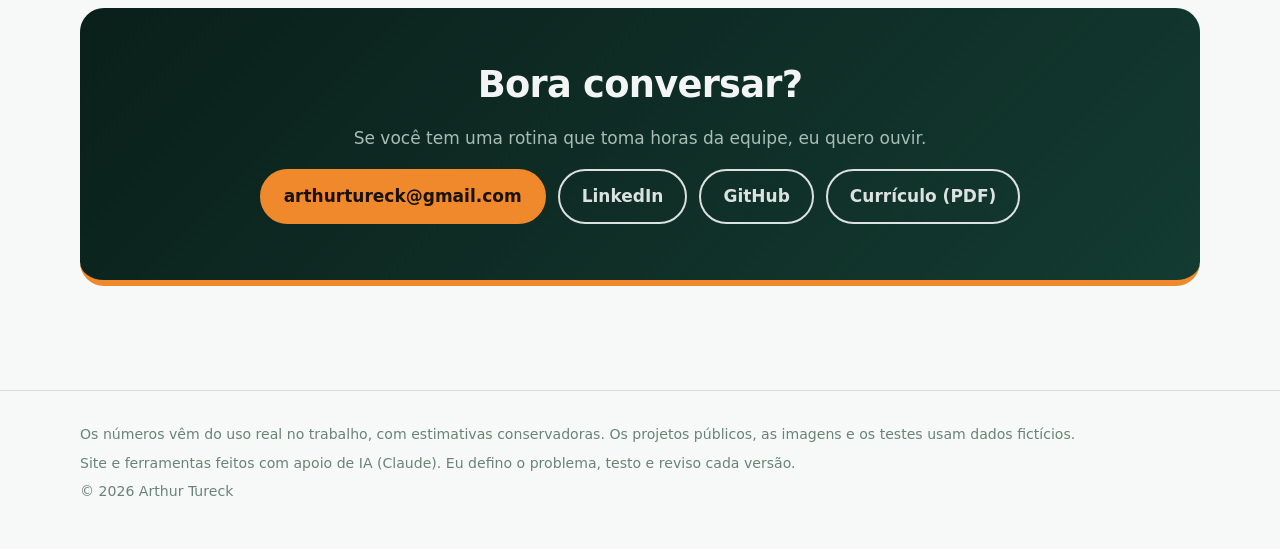
==== commit 02cface8: "Demonstração ao vivo do Relatório Mensal SSO - demo/relatorio-mensal-sso.html: versão pública montad" ====
--- a/index.html
+++ b/index.html
@@ -79,7 +79,10 @@
             <ul class="tags" aria-label="Tecnologias">
               <li>JavaScript</li><li>pdf-lib</li><li>pdf.js</li><li>Tesseract.js (OCR)</li><li>Playwright</li>
             </ul>
-            <a class="link-seta" href="https://github.com/ArthurTureck/relatorio-mensal-sso" rel="noopener">Ver código no GitHub</a>
+            <div class="links-projeto">
+              <a class="link-seta" href="demo/relatorio-mensal-sso.html?demo">Abrir a demonstração</a>
+              <a class="link-seta" href="https://github.com/ArthurTureck/relatorio-mensal-sso" rel="noopener">Ver código no GitHub</a>
+            </div>
           </div>
         </article>
 
@@ -103,6 +106,7 @@
               <h3>Relatório semanal de DDS</h3>
               <p>Substituiu a tabela montada no Word toda semana. Data, palestrante e tema saem do nome dos arquivos, e o relatório sai pronto em PDF ou para colar no e-mail.</p>
               <p class="numero-cartao"><strong>20 → 5 min</strong> por semana · ~12 h/ano</p>
+              <a class="link-seta" href="demo/relatorio-mensal-sso.html?demo">Testar na demonstração</a>
               <ul class="tags"><li>JavaScript</li><li>PDF</li></ul>
             </div>
           </article>
--- a/style.css
+++ b/style.css
@@ -189,6 +189,7 @@
 .tags-grandes li { font-size: .92rem; padding: 6px 14px; }
 .link-seta { font-weight: 700; color: var(--laranja); text-decoration: none; }
 .link-seta::after { content: " →"; }
+.links-projeto { display: flex; flex-wrap: wrap; gap: 8px 22px; }
 .link-seta:hover { text-decoration: underline; }
 
 /* Cartões */
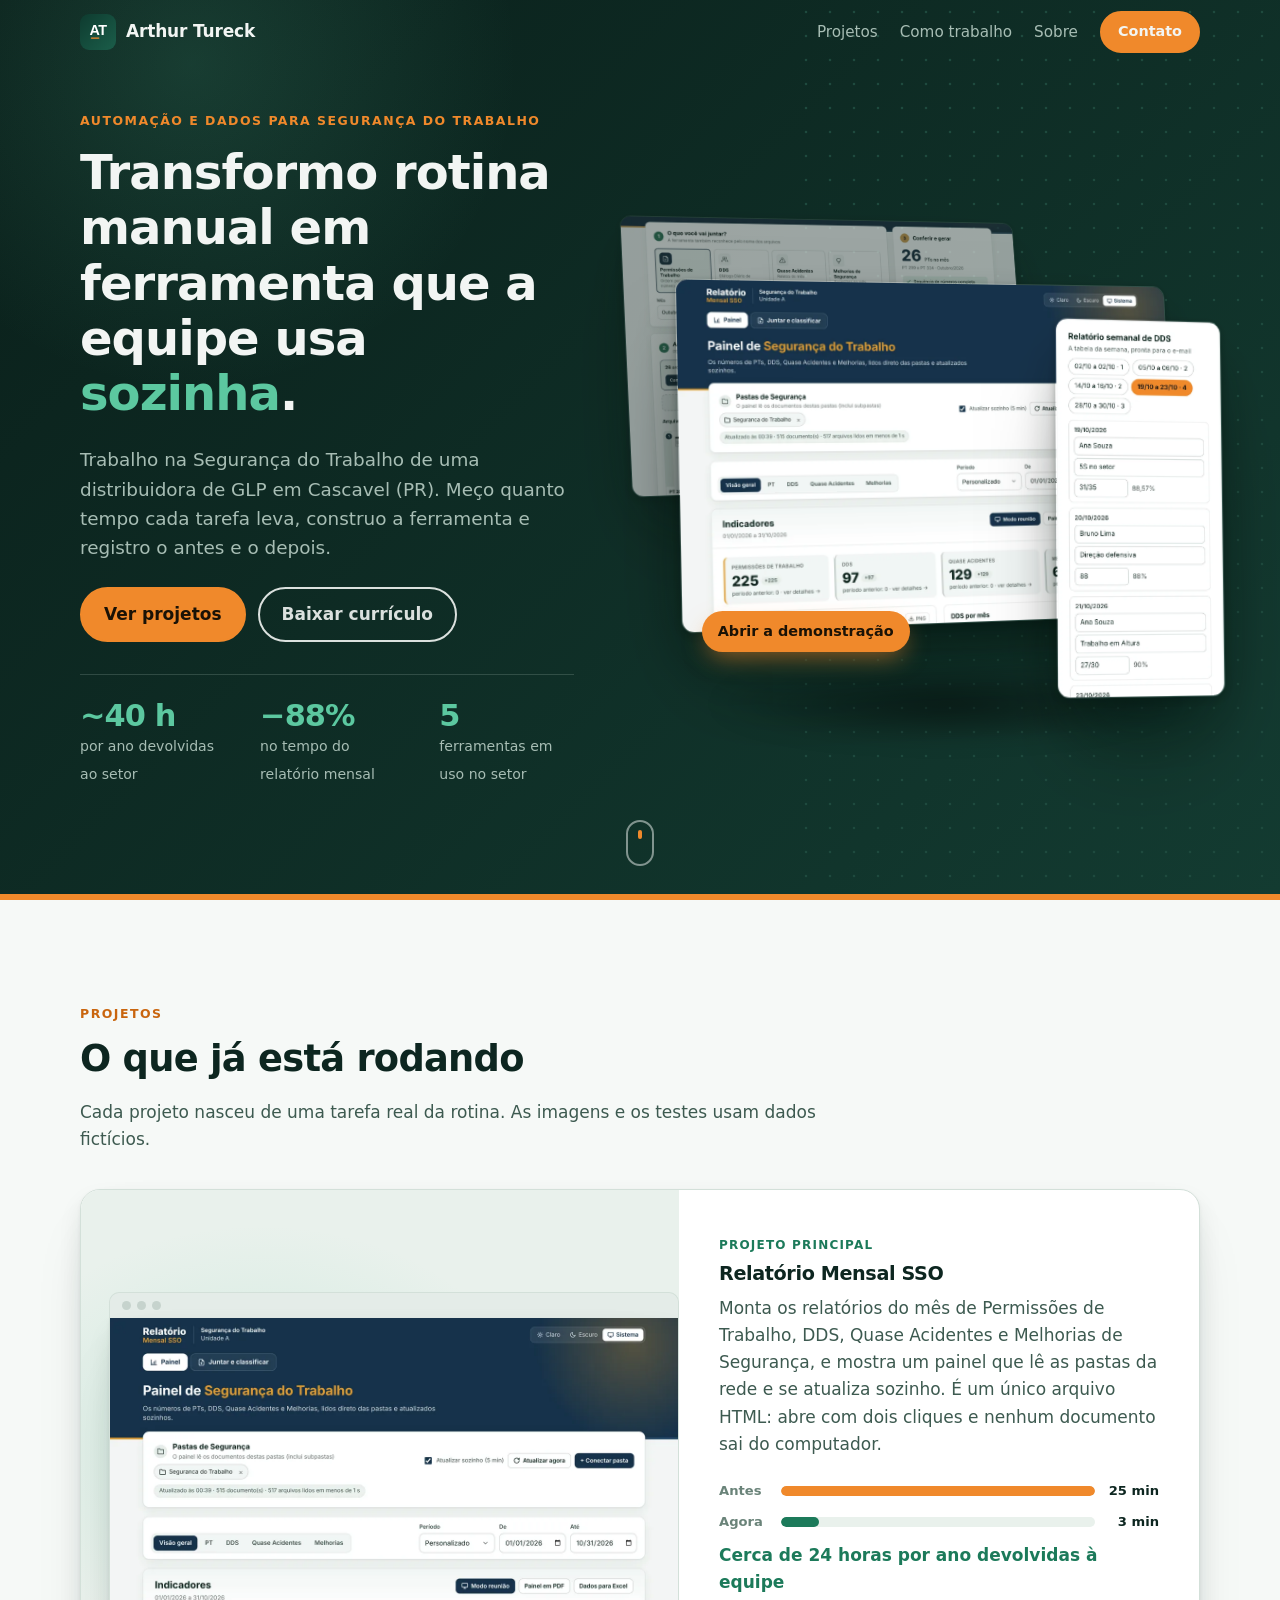
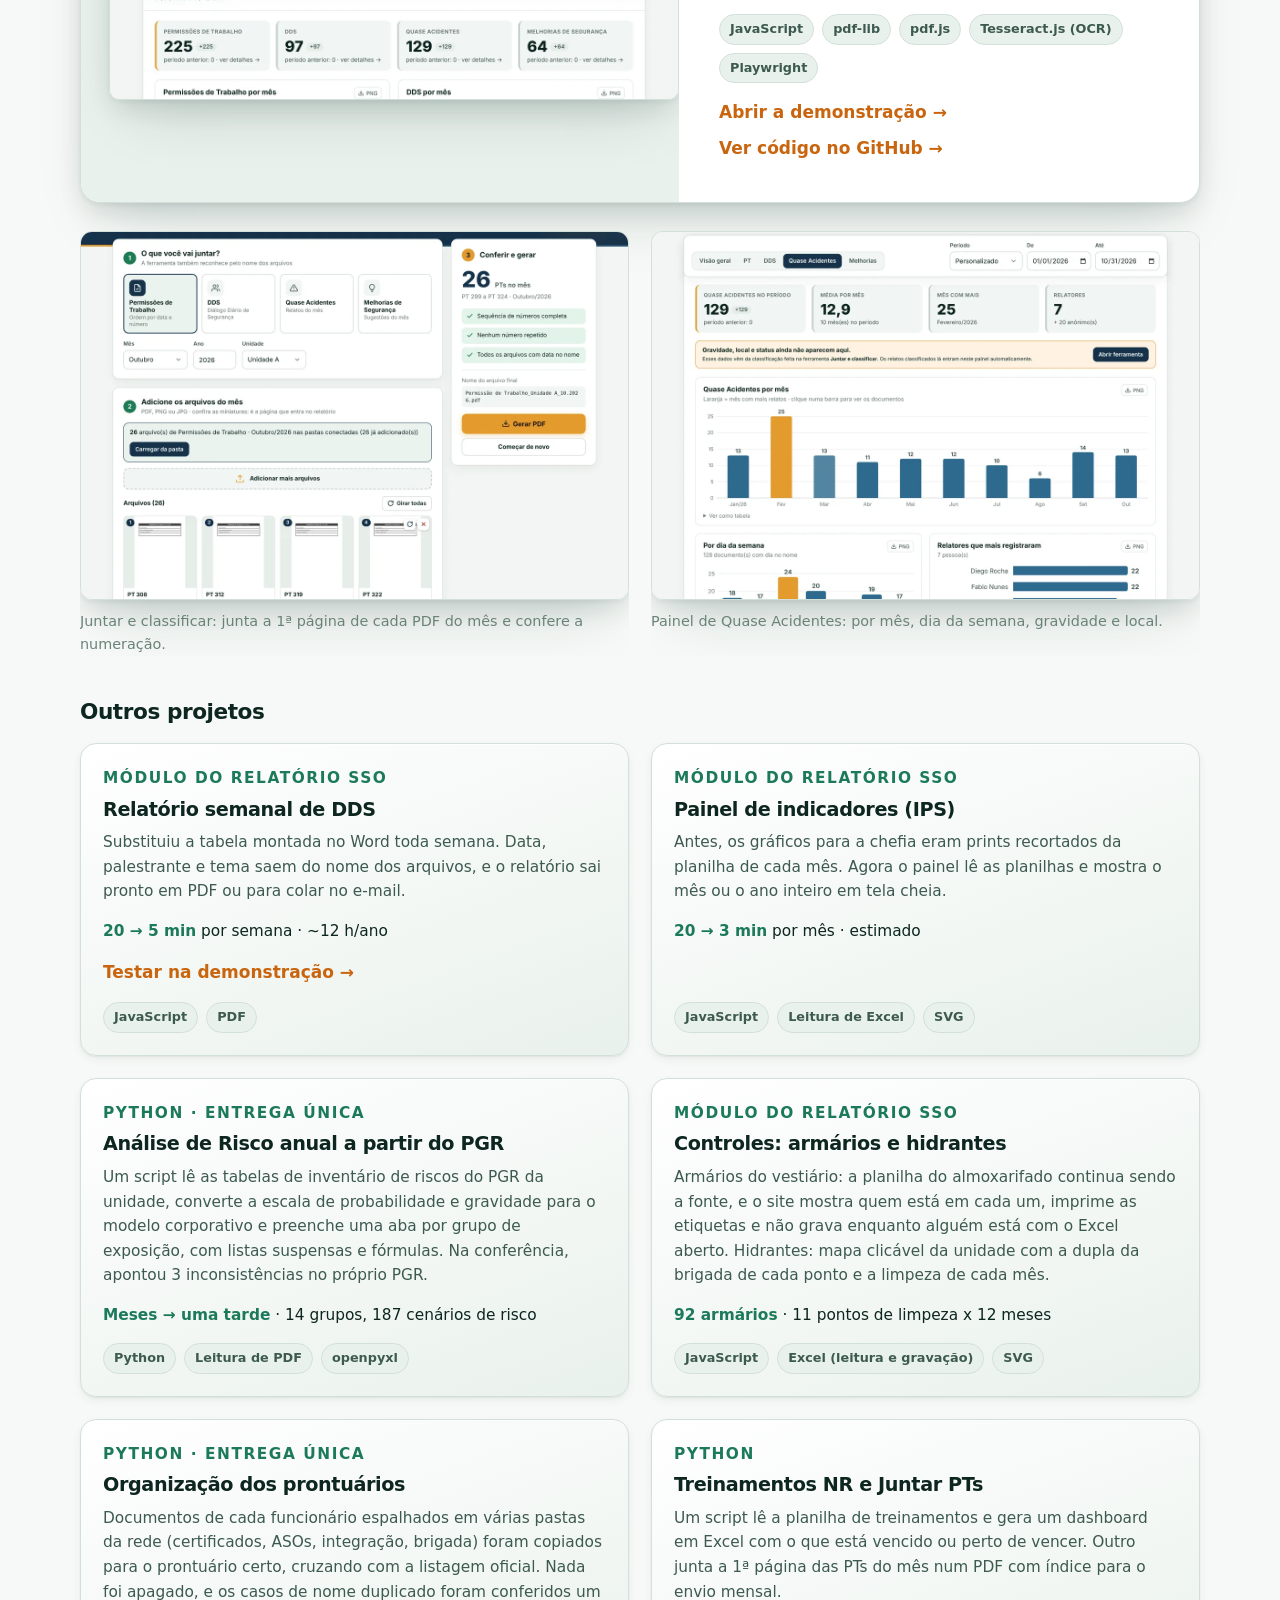
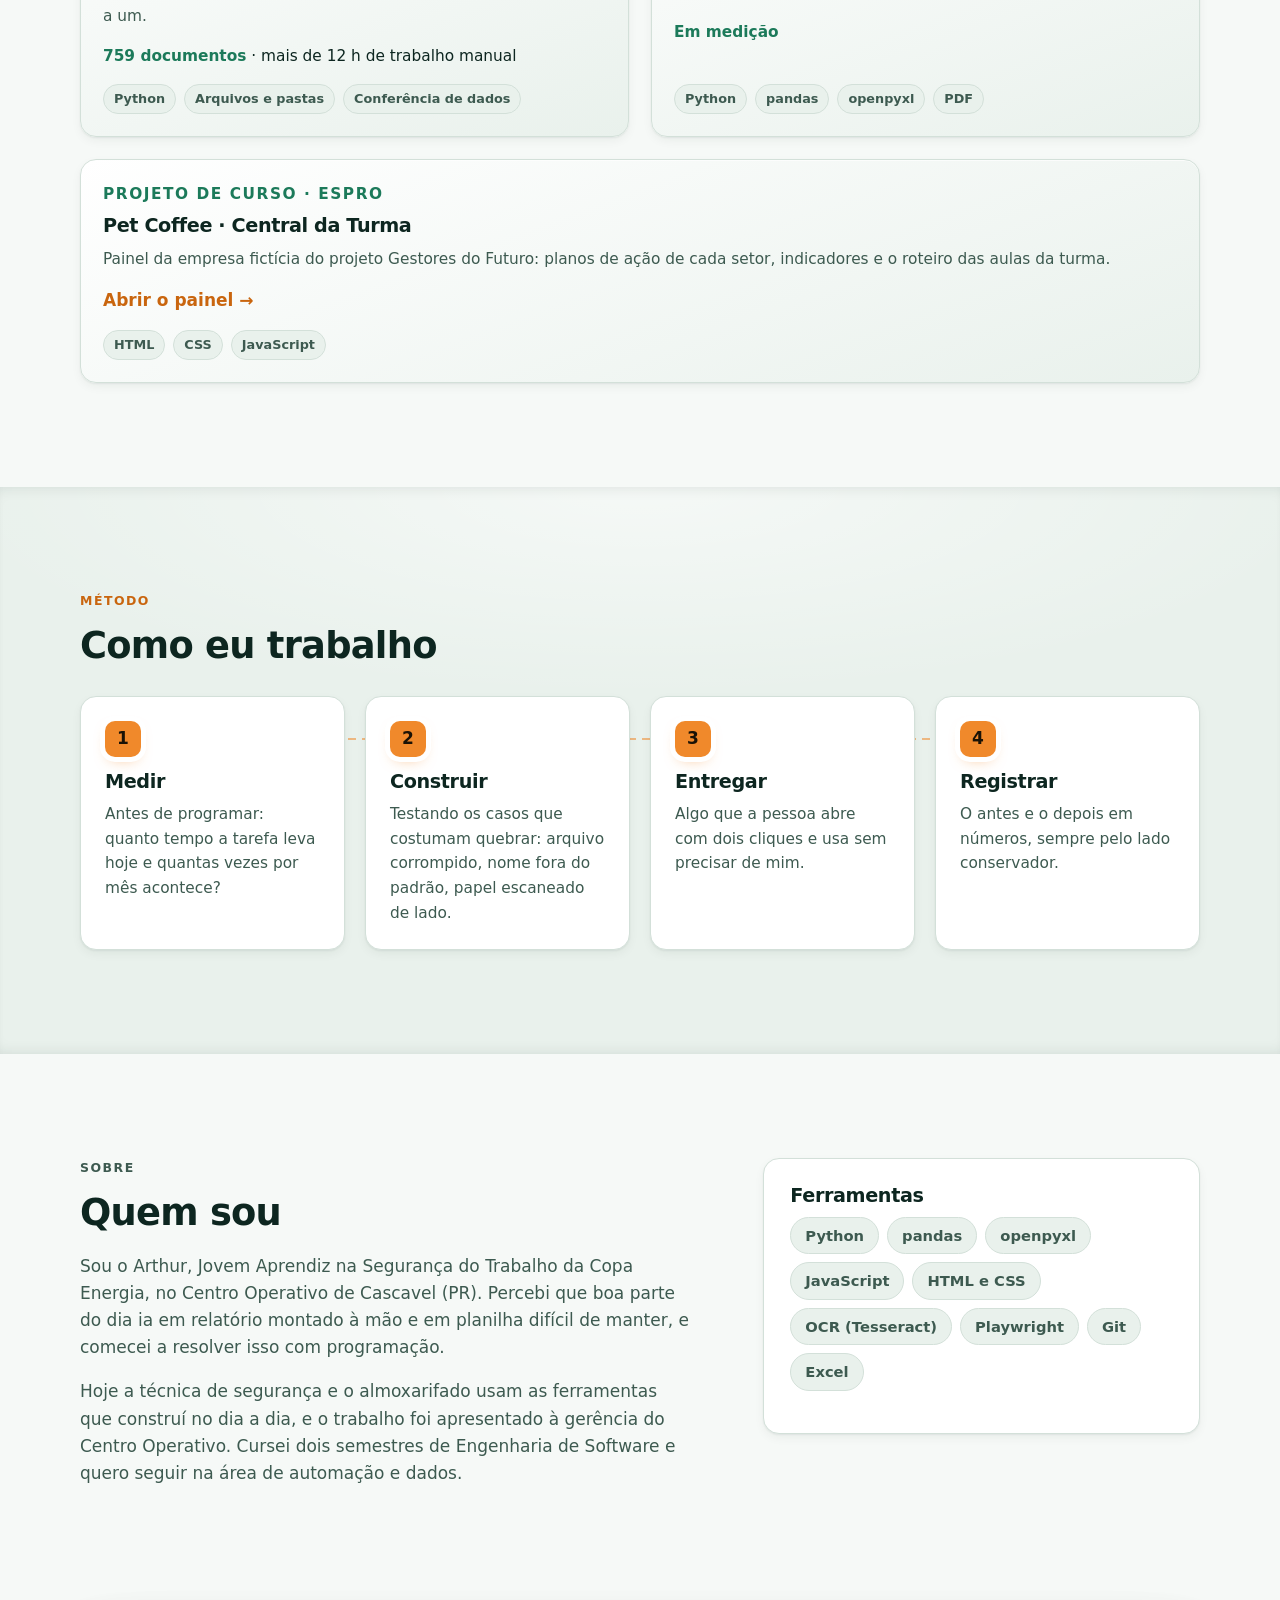
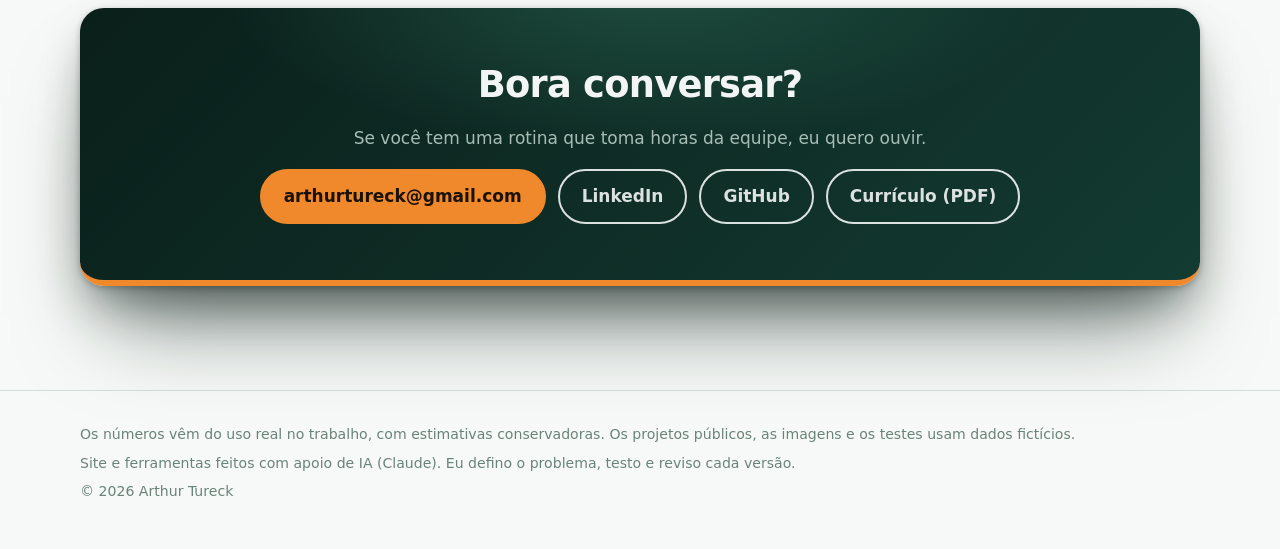
==== commit c1b7e407: "Design com profundidade: pilha de telas no hero e elevação - hero: as telas do Relatório SSO empilha" ====
--- a/index.html
+++ b/index.html
@@ -47,12 +47,18 @@
             <a class="botao" href="#projetos">Ver projetos</a>
             <a class="botao botao-fantasma" href="assets/Curriculo-Arthur-Tureck.pdf" download>Baixar currículo</a>
           </div>
-        </div>
-        <ul class="numeros" aria-label="Impacto em números">
-          <li data-revelar><strong>~<span data-contar="40">40</span> h</strong><span>por ano devolvidas ao setor</span></li>
-          <li data-revelar><strong>−<span data-contar="88">88</span>%</strong><span>no tempo de cada relatório mensal (25 → 3 min)</span></li>
-          <li data-revelar><strong><span data-contar="5">5</span></strong><span>ferramentas usadas no dia a dia do setor</span></li>
-        </ul>
+          <ul class="numeros" aria-label="Impacto em números">
+            <li><strong>~<span data-contar="40">40</span> h</strong><span>por ano devolvidas ao setor</span></li>
+            <li><strong>−<span data-contar="88">88</span>%</strong><span>no tempo do relatório mensal</span></li>
+            <li><strong><span data-contar="5">5</span></strong><span>ferramentas em uso no setor</span></li>
+          </ul>
+        </div>
+        <a class="pilha" href="demo/relatorio-mensal-sso.html?demo" aria-label="Abrir a demonstração do Relatório Mensal SSO">
+          <img class="folha f1" src="assets/img/ferramenta-juntar.webp" alt="" width="1200" height="806">
+          <img class="folha f2" src="assets/img/painel-visao-geral.webp" alt="Painel do Relatório Mensal SSO com dados fictícios" width="1200" height="806">
+          <img class="folha f3" src="assets/img/relatorio-semanal-dds.webp" alt="" width="510" height="1120">
+          <span class="pilha-selo">Abrir a demonstração</span>
+        </a>
       </div>
       <a class="rolar" href="#projetos" aria-label="Ir para os projetos"><span></span></a>
     </section>
@@ -65,7 +71,8 @@
 
         <article class="projeto projeto-destaque" data-revelar>
           <figure class="projeto-img">
-            <img src="assets/img/painel-visao-geral.webp" alt="Painel do Relatório Mensal SSO com gráficos do ano, usando dados fictícios" width="1200" height="806" loading="lazy">
+            <div class="janela"><div class="janela-barra" aria-hidden="true"><i></i><i></i><i></i></div>
+            <img src="assets/img/painel-visao-geral.webp" alt="Painel do Relatório Mensal SSO com gráficos do ano, usando dados fictícios" width="1200" height="806" loading="lazy"></div>
           </figure>
           <div class="projeto-texto">
             <p class="etiqueta">Projeto principal</p>
--- a/style.css
+++ b/style.css
@@ -281,3 +281,141 @@
   .hero::before, .rolar span { animation: none; }
   .js .projeto .enchimento { transform: none; transition: none; }
 }
+
+/* ===================== Profundidade (v2) =====================
+   Três níveis de elevação com sombra verde (não cinza) e uma borda de luz no topo.
+   A peça de destaque é a pilha de telas no hero: as ferramentas como folhas empilhadas. */
+:root {
+  --elev-1: 0 1px 0 rgba(255,255,255,.7) inset, 0 1px 2px rgba(10,40,32,.06), 0 4px 12px -2px rgba(10,40,32,.07);
+  --elev-2: 0 1px 0 rgba(255,255,255,.8) inset, 0 2px 4px rgba(10,40,32,.05), 0 12px 28px -6px rgba(10,40,32,.14), 0 30px 60px -24px rgba(10,40,32,.18);
+  --elev-3: 0 2px 6px rgba(4,20,15,.25), 0 24px 48px -12px rgba(4,20,15,.45), 0 60px 90px -30px rgba(4,20,15,.55);
+}
+@media (prefers-color-scheme: dark) {
+  :root {
+    --elev-1: 0 1px 0 rgba(255,255,255,.05) inset, 0 6px 16px -6px rgba(0,0,0,.5);
+    --elev-2: 0 1px 0 rgba(255,255,255,.07) inset, 0 18px 40px -12px rgba(0,0,0,.65);
+  }
+}
+
+/* Hero: texto à esquerda, pilha de telas à direita */
+.numeros {
+  display: flex; flex-wrap: wrap; gap: 10px 34px; margin-top: 40px; padding-top: 24px;
+  border-top: 1px solid rgba(167, 189, 180, .22);
+}
+.numeros li { background: none; border: 0; padding: 0; display: block; }
+.numeros strong { display: block; font-size: 2rem; min-width: 0; line-height: 1.1; }
+.numeros li > span { font-size: .88rem; }
+
+.pilha {
+  position: relative; display: block; aspect-ratio: 1.05; perspective: 1600px;
+  transform: translateY(calc(var(--desloca, 0px) * -.12));
+  --rx: 0deg; --ry: 0deg;
+}
+.pilha .folha {
+  position: absolute; border-radius: 12px; height: auto;
+  border: 1px solid rgba(255,255,255,.14); box-shadow: var(--elev-3);
+  transition: transform .5s cubic-bezier(.2,.7,.2,1);
+  will-change: transform;
+}
+.pilha .f1 { width: 74%; left: 0; top: 4%; opacity: .7;
+  transform: rotateX(calc(8deg + var(--rx))) rotateY(calc(18deg + var(--ry))) rotateZ(-4deg) translateZ(-140px); filter: saturate(.7) brightness(.85); }
+.pilha .f2 { width: 82%; left: 10%; top: 18%;
+  transform: rotateX(calc(6deg + var(--rx))) rotateY(calc(14deg + var(--ry))) rotateZ(-2deg) translateZ(0); }
+.pilha .f3 { width: 27%; right: -2%; top: 30%;
+  transform: rotateX(calc(4deg + var(--rx))) rotateY(calc(10deg + var(--ry))) translateZ(120px); }
+.pilha::after { /* sombra no chão, embaixo da pilha */
+  content: ""; position: absolute; left: 12%; right: 4%; bottom: -2%; height: 14%;
+  background: radial-gradient(closest-side, rgba(0,0,0,.5), transparent); filter: blur(10px); z-index: -1;
+}
+.pilha-selo {
+  position: absolute; left: 14%; bottom: 6%; z-index: 2;
+  background: var(--laranja-forte); color: #1A1206; font-weight: 700; font-size: .9rem;
+  padding: 9px 16px; border-radius: 999px; box-shadow: 0 10px 24px -6px rgba(240,137,43,.6);
+  transition: transform .2s ease;
+}
+.pilha:hover .pilha-selo, .pilha:focus-visible .pilha-selo { transform: translateY(-2px); }
+.pilha:hover .f2 { transform: rotateX(calc(4deg + var(--rx))) rotateY(calc(10deg + var(--ry))) rotateZ(-1deg) translateZ(40px); }
+.pilha:hover .f3 { transform: rotateX(calc(2deg + var(--rx))) rotateY(calc(6deg + var(--ry))) translateZ(180px) translateX(8px); }
+@media (max-width: 860px) {
+  .pilha { aspect-ratio: 1.3; margin-top: 12px; }
+}
+@media (prefers-reduced-motion: reduce) { .pilha .folha, .pilha-selo { transition: none; } }
+
+/* Seções: luz suave vinda de cima, para separar planos */
+.secao { position: relative; }
+.secao-alt {
+  background:
+    radial-gradient(1000px 300px at 50% 0, rgba(255,255,255,.55), transparent 70%),
+    var(--fundo-alt);
+  box-shadow: inset 0 10px 18px -14px rgba(10,40,32,.18), inset 0 -10px 18px -14px rgba(10,40,32,.18);
+}
+@media (prefers-color-scheme: dark) {
+  .secao-alt { background: radial-gradient(1000px 300px at 50% 0, rgba(92,200,160,.06), transparent 70%), var(--fundo-alt); }
+}
+
+/* Elevação: destaque no nível 2, o resto no nível 1 */
+.projeto { box-shadow: var(--elev-2); }
+.cartao, .passos li, .ferramentas { box-shadow: var(--elev-1); }
+.js .cartao.visivel:hover, .js .passos li.visivel:hover { box-shadow: var(--elev-2); }
+
+/* Print do projeto principal em moldura de janela, saindo do painel */
+.projeto-img { padding: 28px 0 28px 28px; background:
+  radial-gradient(400px 300px at 30% 40%, rgba(92,200,160,.18), transparent 70%), var(--fundo-alt); }
+.projeto-img img {
+  border-radius: 0 0 10px 10px; border-top: 0;
+  box-shadow: var(--elev-2);
+}
+.projeto-img::before { content: none; }
+.janela { position: relative; width: calc(100% + 28px); transform: translateX(0); }
+.janela-barra {
+  display: flex; gap: 6px; align-items: center; height: 26px; padding: 0 12px;
+  background: #E4ECE8; border: 1px solid var(--borda); border-bottom: 0; border-radius: 10px 10px 0 0;
+}
+.janela-barra i { width: 9px; height: 9px; border-radius: 50%; background: #C6D3CD; }
+@media (prefers-color-scheme: dark) { .janela-barra { background: #17332B; } .janela-barra i { background: #2C5045; } }
+@media (max-width: 900px) { .projeto-img { padding: 20px; } .janela { width: 100%; } }
+
+/* Galeria: cada print levemente acima do fundo */
+.galeria img { box-shadow: var(--elev-2); }
+
+/* Passos: é uma sequência, então uma linha liga os números */
+.passos { position: relative; }
+@media (min-width: 901px) {
+  .passos::before {
+    content: ""; position: absolute; left: 44px; right: 44px; top: 42px; height: 2px;
+    background: repeating-linear-gradient(90deg, var(--laranja-forte) 0 8px, transparent 8px 14px); opacity: .55;
+  }
+  .passos li { position: relative; }
+}
+.passos span { box-shadow: 0 0 0 5px var(--cartao), 0 6px 14px -4px rgba(240,137,43,.55); position: relative; }
+
+/* Contato: caixa escura flutuando acima da página */
+.contato-caixa { box-shadow: var(--elev-3); position: relative; overflow: hidden; }
+.contato-caixa::before {
+  content: ""; position: absolute; inset: 0; pointer-events: none;
+  background: radial-gradient(600px 240px at 50% -10%, rgba(92,200,160,.22), transparent 70%);
+}
+.contato-caixa > * { position: relative; }
+/* ajustes de proporção da pilha e dos números */
+@media (min-width: 861px) { .hero-grade { grid-template-columns: 1fr 1.12fr; } }
+.numeros { display: grid; grid-template-columns: repeat(3, auto); justify-content: start; gap: 8px 36px; }
+.numeros strong { font-size: 1.9rem; }
+@media (max-width: 520px) { .numeros { grid-template-columns: 1fr 1fr; } }
+.pilha { aspect-ratio: .98; margin-right: -24px; }
+.pilha .f1 { width: 80%; top: 2%; }
+.pilha .f2 { width: 92%; left: 6%; top: 20%; }
+.pilha .f3 { width: 31%; right: 0; top: 30%; }
+.pilha-selo { left: 10%; bottom: 14%; }
+@media (max-width: 860px) { .pilha { aspect-ratio: 1.15; margin-right: 0; } }
+.pilha { margin-right: 0; }
+.pilha .f3 { right: 3%; width: 29%; }
+.hero h1 { font-size: clamp(2rem, 4vw, 3rem); }
+.hero { padding-top: 100px; }
+.numeros { margin-top: 32px; }
+.numeros strong { white-space: nowrap; }
+@media (max-width: 860px) {
+  .pilha { width: 100%; aspect-ratio: 1.1; }
+  .pilha-selo { bottom: 8%; }
+  .hero .rolar { display: none; }
+}
+@media (max-width: 860px) { .pilha .f1 { left: 5%; width: 74%; } }
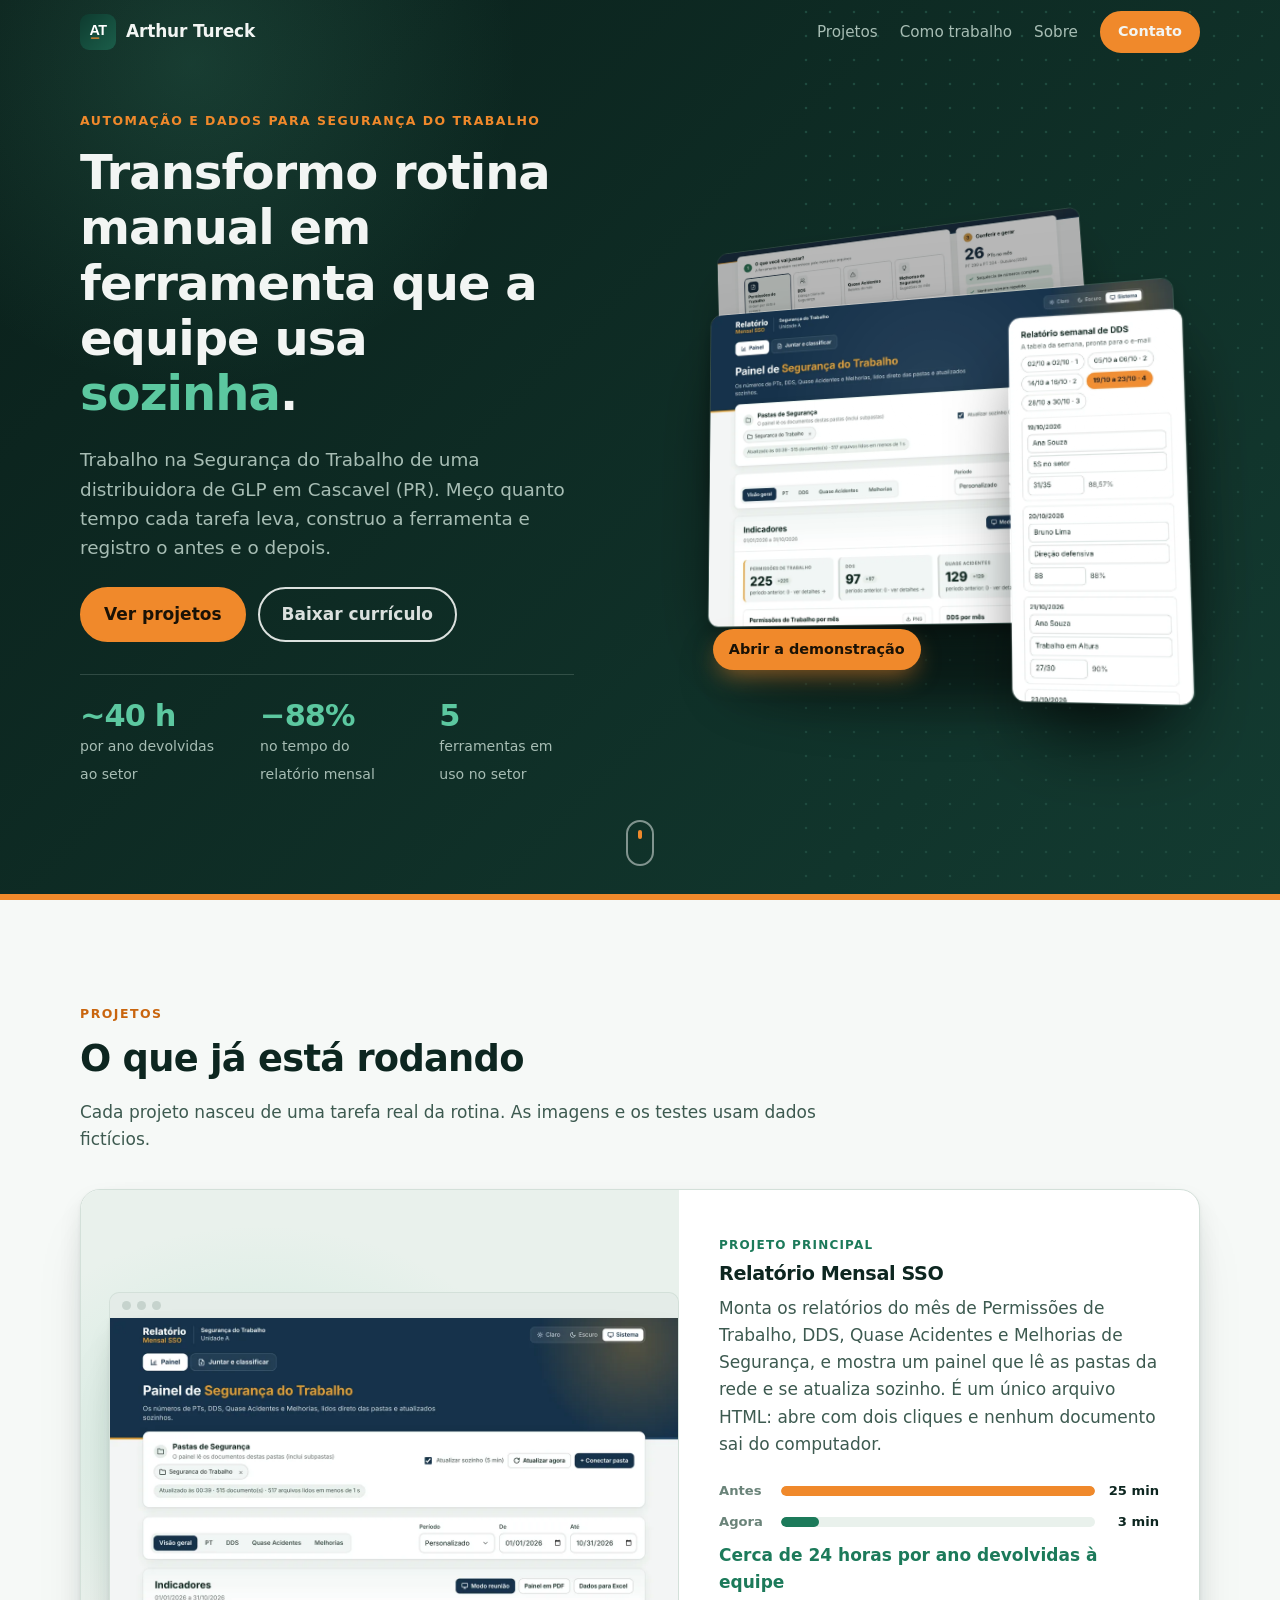
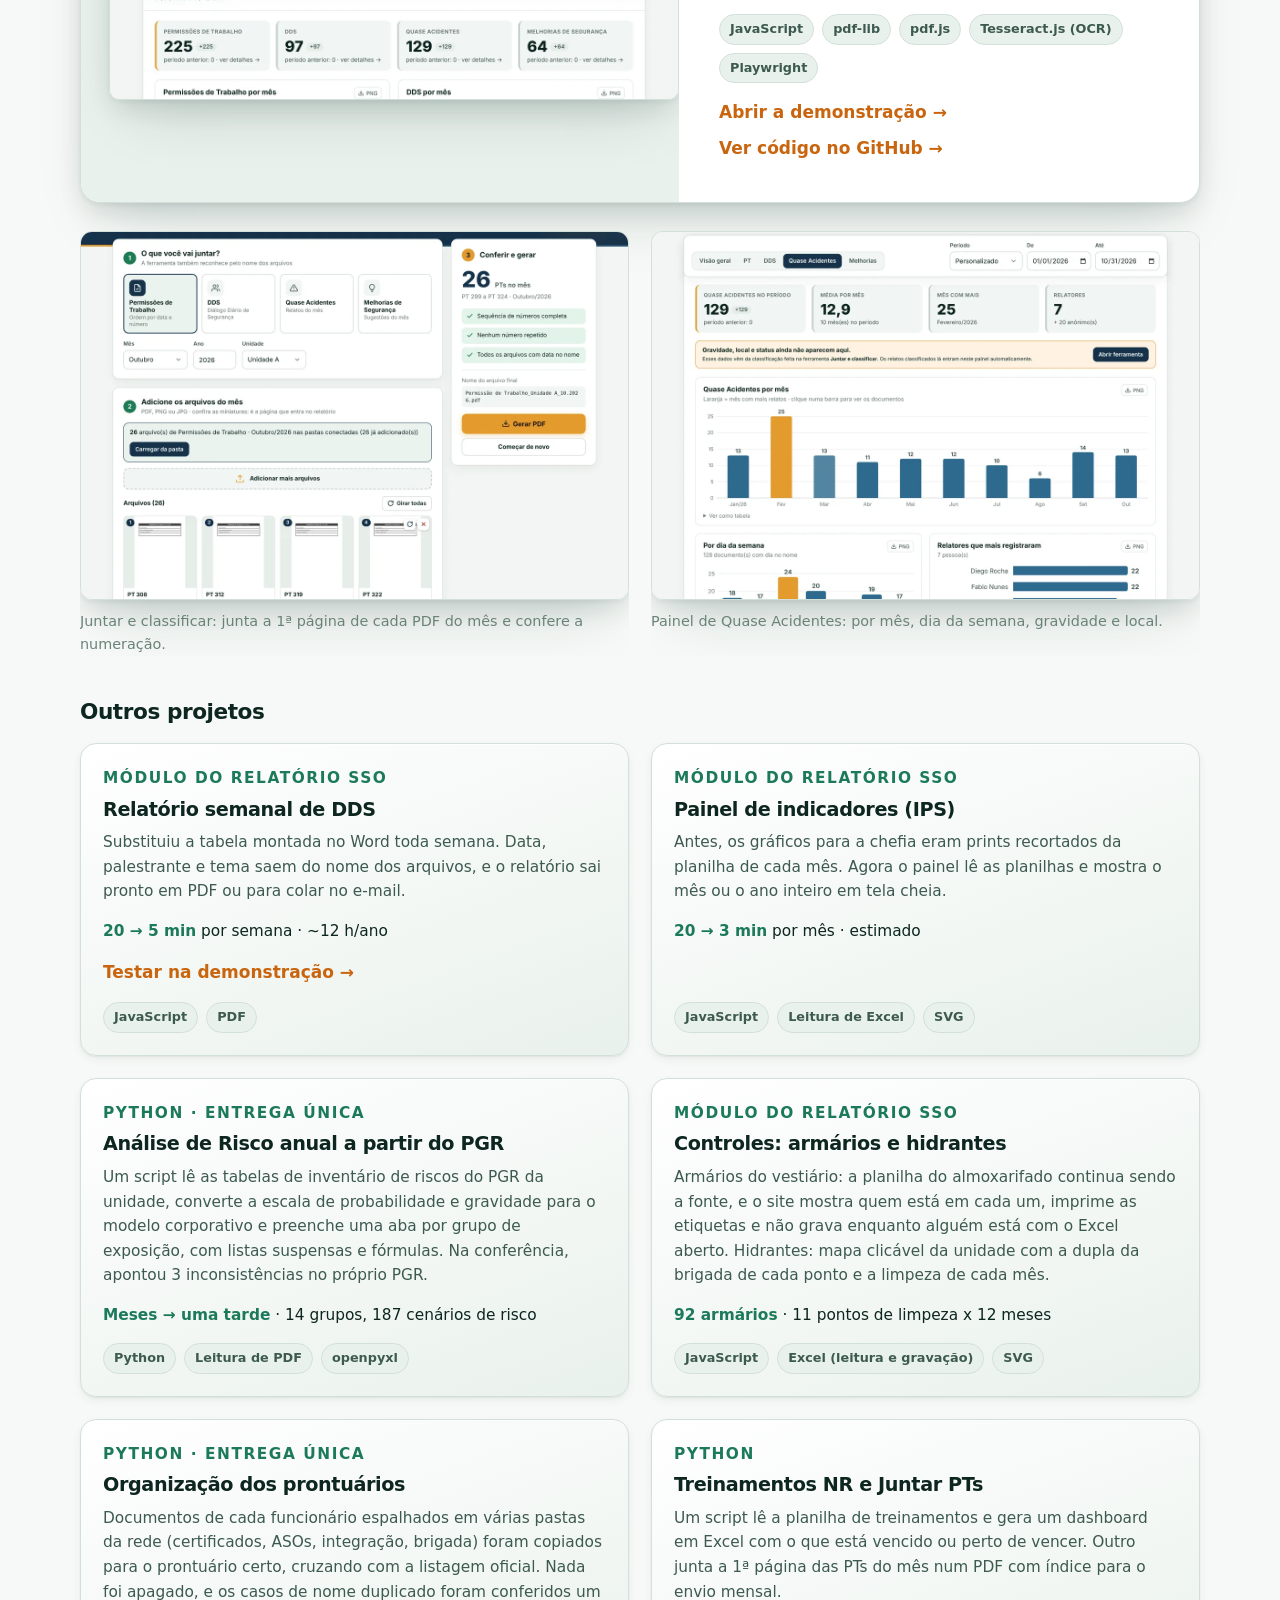
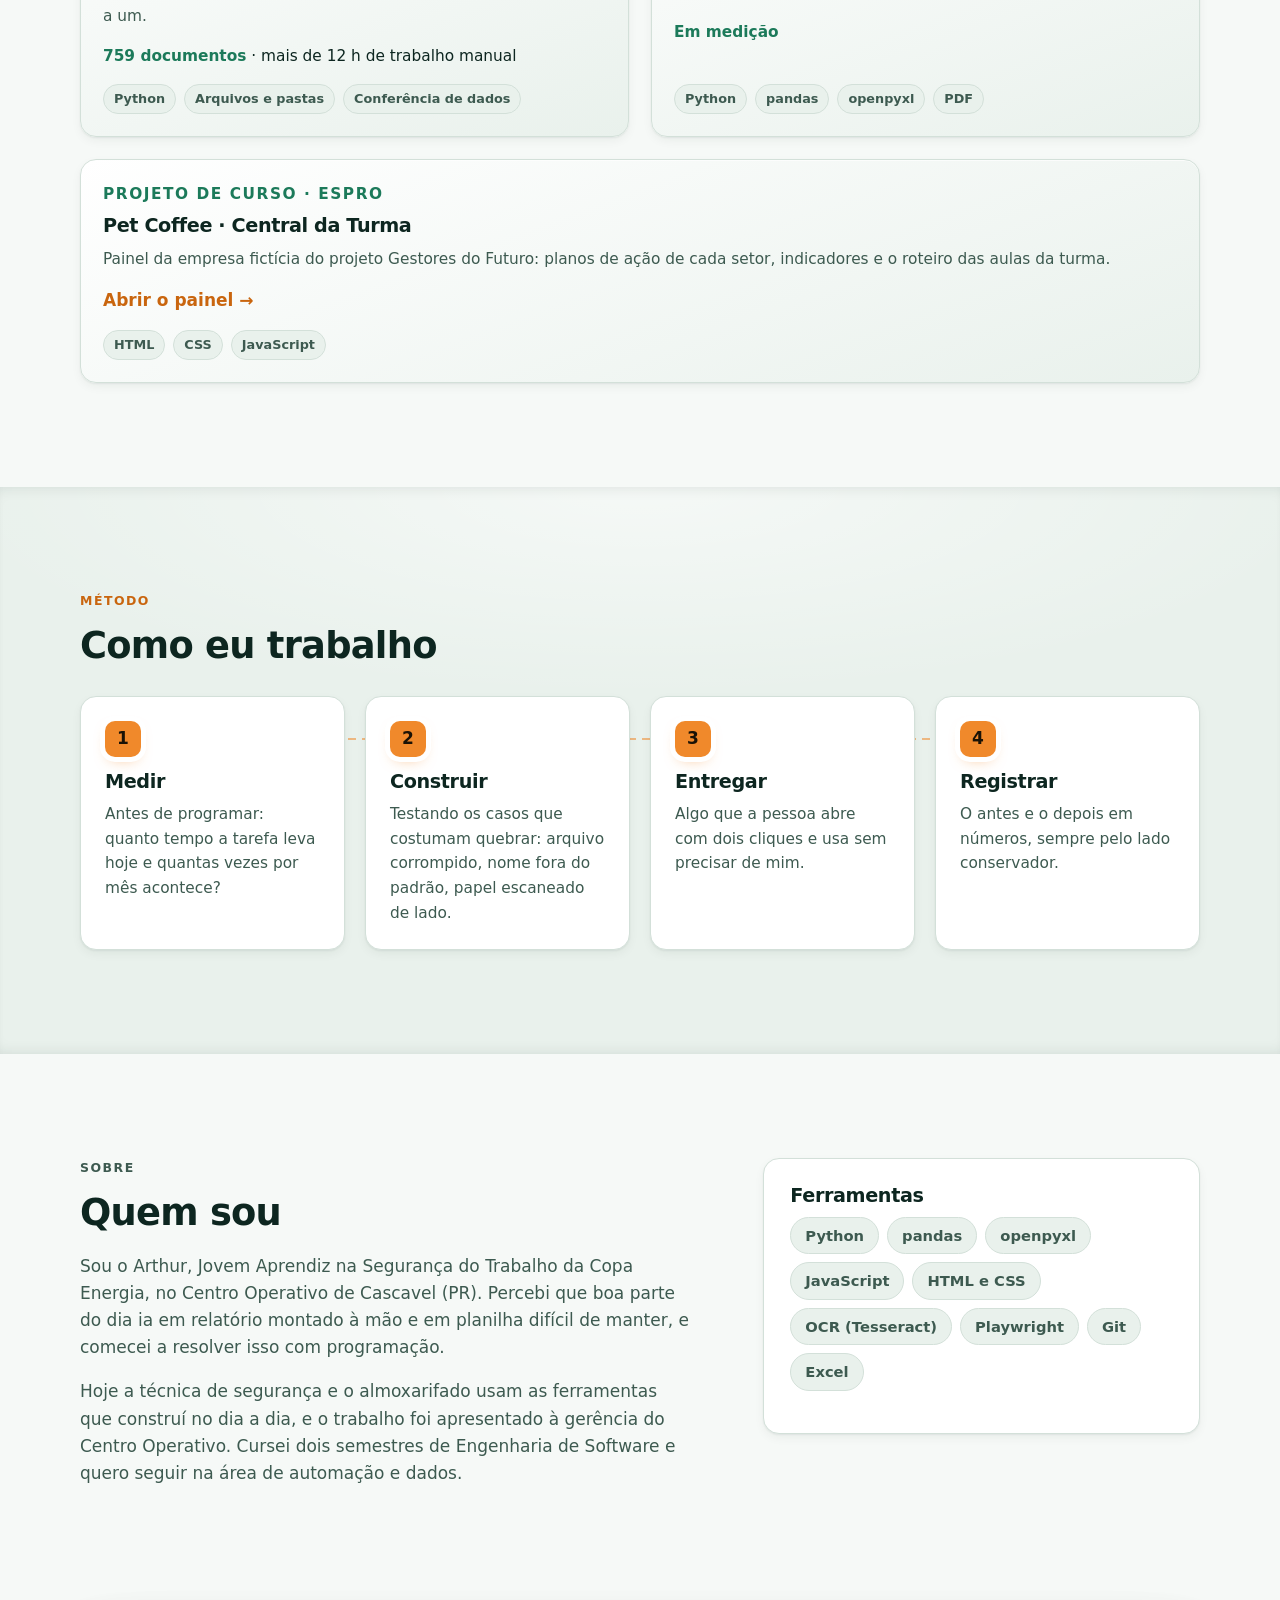
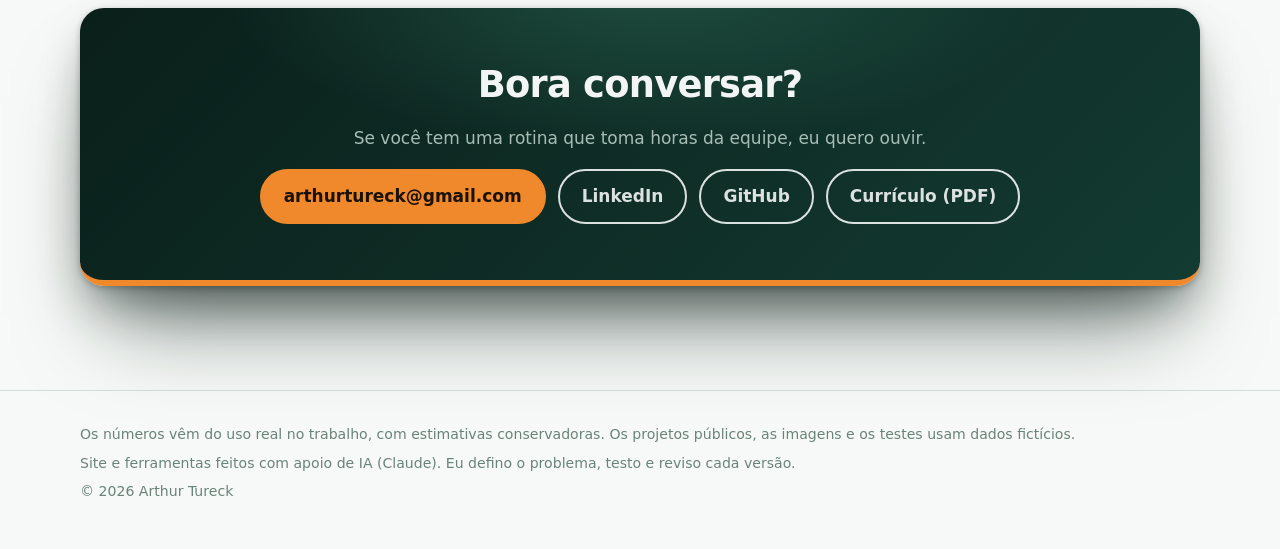
==== commit 1b91d66e: "Pilha do hero: inclinação 3D de verdade, suave e com brilho - a cena inteira gira como um objeto só " ====
--- a/index.html
+++ b/index.html
@@ -54,9 +54,14 @@
           </ul>
         </div>
         <a class="pilha" href="demo/relatorio-mensal-sso.html?demo" aria-label="Abrir a demonstração do Relatório Mensal SSO">
-          <img class="folha f1" src="assets/img/ferramenta-juntar.webp" alt="" width="1200" height="806">
-          <img class="folha f2" src="assets/img/painel-visao-geral.webp" alt="Painel do Relatório Mensal SSO com dados fictícios" width="1200" height="806">
-          <img class="folha f3" src="assets/img/relatorio-semanal-dds.webp" alt="" width="510" height="1120">
+          <span class="pilha-chao" aria-hidden="true"></span>
+          <span class="pilha-cena">
+            <img class="folha f1" src="assets/img/ferramenta-juntar.webp" alt="" width="1200" height="806">
+            <img class="folha f2" src="assets/img/painel-visao-geral.webp" alt="Painel do Relatório Mensal SSO com dados fictícios" width="1200" height="806">
+            <span class="brilho b2" aria-hidden="true"></span>
+            <img class="folha f3" src="assets/img/relatorio-semanal-dds.webp" alt="" width="510" height="1120">
+            <span class="brilho b3" aria-hidden="true"></span>
+          </span>
           <span class="pilha-selo">Abrir a demonstração</span>
         </a>
       </div>
--- a/style.css
+++ b/style.css
@@ -306,40 +306,6 @@
 .numeros strong { display: block; font-size: 2rem; min-width: 0; line-height: 1.1; }
 .numeros li > span { font-size: .88rem; }
 
-.pilha {
-  position: relative; display: block; aspect-ratio: 1.05; perspective: 1600px;
-  transform: translateY(calc(var(--desloca, 0px) * -.12));
-  --rx: 0deg; --ry: 0deg;
-}
-.pilha .folha {
-  position: absolute; border-radius: 12px; height: auto;
-  border: 1px solid rgba(255,255,255,.14); box-shadow: var(--elev-3);
-  transition: transform .5s cubic-bezier(.2,.7,.2,1);
-  will-change: transform;
-}
-.pilha .f1 { width: 74%; left: 0; top: 4%; opacity: .7;
-  transform: rotateX(calc(8deg + var(--rx))) rotateY(calc(18deg + var(--ry))) rotateZ(-4deg) translateZ(-140px); filter: saturate(.7) brightness(.85); }
-.pilha .f2 { width: 82%; left: 10%; top: 18%;
-  transform: rotateX(calc(6deg + var(--rx))) rotateY(calc(14deg + var(--ry))) rotateZ(-2deg) translateZ(0); }
-.pilha .f3 { width: 27%; right: -2%; top: 30%;
-  transform: rotateX(calc(4deg + var(--rx))) rotateY(calc(10deg + var(--ry))) translateZ(120px); }
-.pilha::after { /* sombra no chão, embaixo da pilha */
-  content: ""; position: absolute; left: 12%; right: 4%; bottom: -2%; height: 14%;
-  background: radial-gradient(closest-side, rgba(0,0,0,.5), transparent); filter: blur(10px); z-index: -1;
-}
-.pilha-selo {
-  position: absolute; left: 14%; bottom: 6%; z-index: 2;
-  background: var(--laranja-forte); color: #1A1206; font-weight: 700; font-size: .9rem;
-  padding: 9px 16px; border-radius: 999px; box-shadow: 0 10px 24px -6px rgba(240,137,43,.6);
-  transition: transform .2s ease;
-}
-.pilha:hover .pilha-selo, .pilha:focus-visible .pilha-selo { transform: translateY(-2px); }
-.pilha:hover .f2 { transform: rotateX(calc(4deg + var(--rx))) rotateY(calc(10deg + var(--ry))) rotateZ(-1deg) translateZ(40px); }
-.pilha:hover .f3 { transform: rotateX(calc(2deg + var(--rx))) rotateY(calc(6deg + var(--ry))) translateZ(180px) translateX(8px); }
-@media (max-width: 860px) {
-  .pilha { aspect-ratio: 1.3; margin-top: 12px; }
-}
-@media (prefers-reduced-motion: reduce) { .pilha .folha, .pilha-selo { transition: none; } }
 
 /* Seções: luz suave vinda de cima, para separar planos */
 .secao { position: relative; }
@@ -401,21 +367,59 @@
 .numeros { display: grid; grid-template-columns: repeat(3, auto); justify-content: start; gap: 8px 36px; }
 .numeros strong { font-size: 1.9rem; }
 @media (max-width: 520px) { .numeros { grid-template-columns: 1fr 1fr; } }
-.pilha { aspect-ratio: .98; margin-right: -24px; }
-.pilha .f1 { width: 80%; top: 2%; }
-.pilha .f2 { width: 92%; left: 6%; top: 20%; }
-.pilha .f3 { width: 31%; right: 0; top: 30%; }
-.pilha-selo { left: 10%; bottom: 14%; }
-@media (max-width: 860px) { .pilha { aspect-ratio: 1.15; margin-right: 0; } }
-.pilha { margin-right: 0; }
-.pilha .f3 { right: 3%; width: 29%; }
 .hero h1 { font-size: clamp(2rem, 4vw, 3rem); }
 .hero { padding-top: 100px; }
 .numeros { margin-top: 32px; }
 .numeros strong { white-space: nowrap; }
+@media (max-width: 860px) { .hero .rolar { display: none; } }
+
+/* ===== Pilha de telas do hero (v3) =====
+   Como o Atropos e o efeito da Apple TV: a cena inteira gira como um objeto só
+   (preserve-3d), cada tela fica numa profundidade (translateZ), e o movimento
+   segue o mouse com suavização a cada quadro, em vez de transição de CSS. */
+.pilha {
+  position: relative; display: block; aspect-ratio: 1; perspective: 1300px; perspective-origin: 50% 40%;
+  --rx: 0; --ry: 0; --abre: 0; --gx: 50%; --gy: 30%;
+}
+.pilha-cena {
+  position: absolute; inset: 0; transform-style: preserve-3d;
+  transform: rotateX(calc(9deg + var(--rx) * 1deg)) rotateY(calc(-16deg + var(--ry) * 1deg)) scale(calc(1 + var(--abre) * .03));
+  will-change: transform;
+}
+.pilha .folha {
+  position: absolute; border-radius: 12px; height: auto; display: block;
+  border: 1px solid rgba(255,255,255,.16); backface-visibility: hidden;
+}
+.pilha .f1 { width: 76%; left: 2%; top: 4%;
+  transform: translateZ(calc(-90px - var(--abre) * 40px)) rotateZ(-3deg);
+  filter: brightness(.72) saturate(.75); box-shadow: 0 30px 60px -20px rgba(0,0,0,.6); }
+.pilha .f2 { width: 88%; left: 8%; top: 22%;
+  transform: translateZ(calc(var(--abre) * 10px)) rotateZ(-1deg);
+  box-shadow: 0 40px 80px -24px rgba(0,0,0,.7), 0 10px 24px -8px rgba(0,0,0,.45); }
+.pilha .f3 { width: 29%; right: 2%; top: 30%;
+  transform: translateZ(calc(80px + var(--abre) * 50px));
+  box-shadow: 0 40px 70px -20px rgba(0,0,0,.75); }
+.pilha .brilho {
+  position: absolute; pointer-events: none; border-radius: 12px;
+  background: radial-gradient(circle at var(--gx) var(--gy), rgba(255,255,255,.32), rgba(255,255,255,0) 50%);
+  opacity: calc(.2 + var(--abre) * .8);
+}
+.pilha .b2 { width: 88%; left: 8%; top: 22%; aspect-ratio: 1200 / 806; transform: translateZ(calc(1px + var(--abre) * 10px)) rotateZ(-1deg); }
+.pilha .b3 { width: 29%; right: 2%; top: 30%; aspect-ratio: 510 / 1120; transform: translateZ(calc(81px + var(--abre) * 50px)); }
+.pilha-chao { /* sombra no chão: anda para o lado oposto da inclinação */
+  position: absolute; left: 14%; right: 6%; bottom: 4%; height: 12%; border-radius: 50%;
+  background: rgba(0,0,0,.55); filter: blur(28px);
+  transform: translateX(calc(var(--ry) * -1.4px)) scaleX(calc(1 - var(--abre) * .08));
+  opacity: calc(.85 - var(--abre) * .25);
+}
+.pilha-selo {
+  position: absolute; left: 12%; bottom: 10%; z-index: 2;
+  background: var(--laranja-forte); color: #1A1206; font-weight: 700; font-size: .9rem;
+  padding: 9px 16px; border-radius: 999px; box-shadow: 0 10px 24px -6px rgba(240,137,43,.6);
+  transform: translateY(calc(var(--abre) * -4px));
+}
+.pilha:focus-visible { outline-offset: 8px; }
 @media (max-width: 860px) {
-  .pilha { width: 100%; aspect-ratio: 1.1; }
-  .pilha-selo { bottom: 8%; }
-  .hero .rolar { display: none; }
-}
-@media (max-width: 860px) { .pilha .f1 { left: 5%; width: 74%; } }
+  .pilha { aspect-ratio: 1.1; margin-top: 8px; }
+  .pilha-cena { transform: rotateX(8deg) rotateY(-10deg); }
+}
